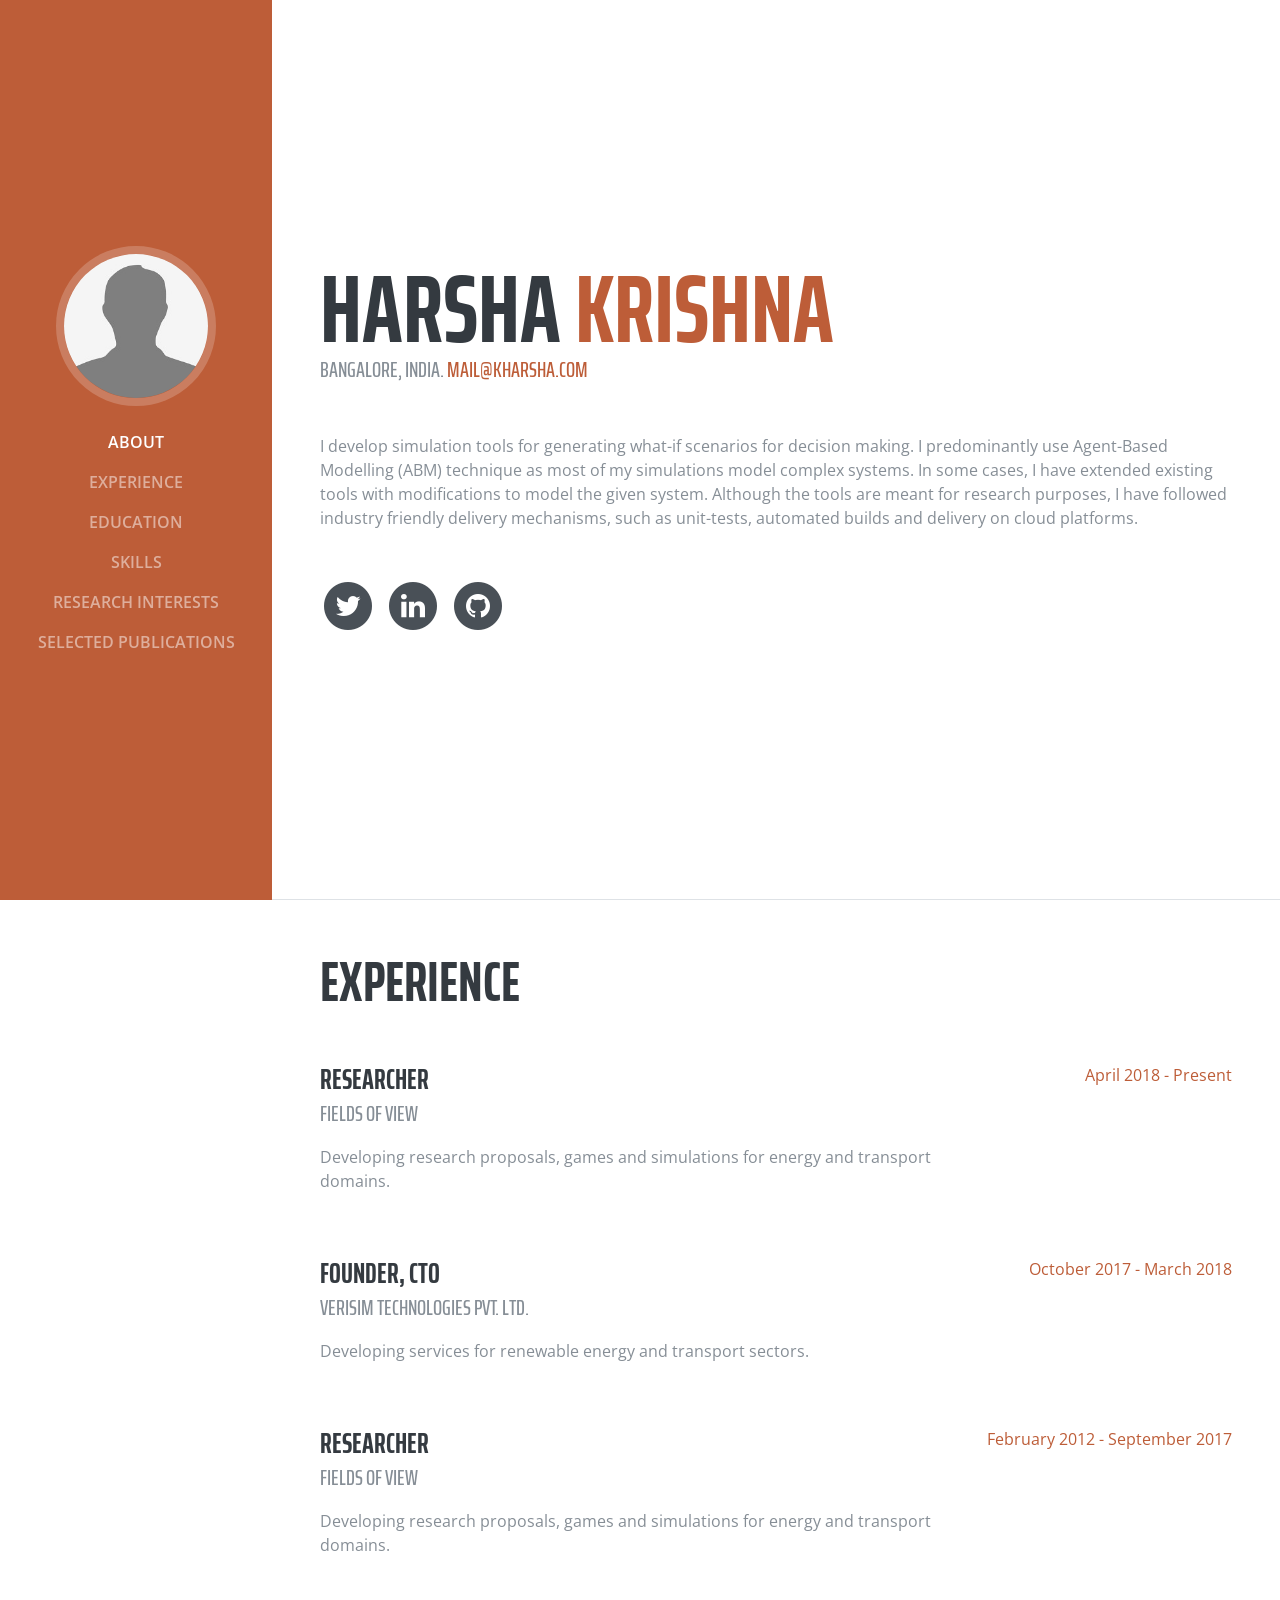
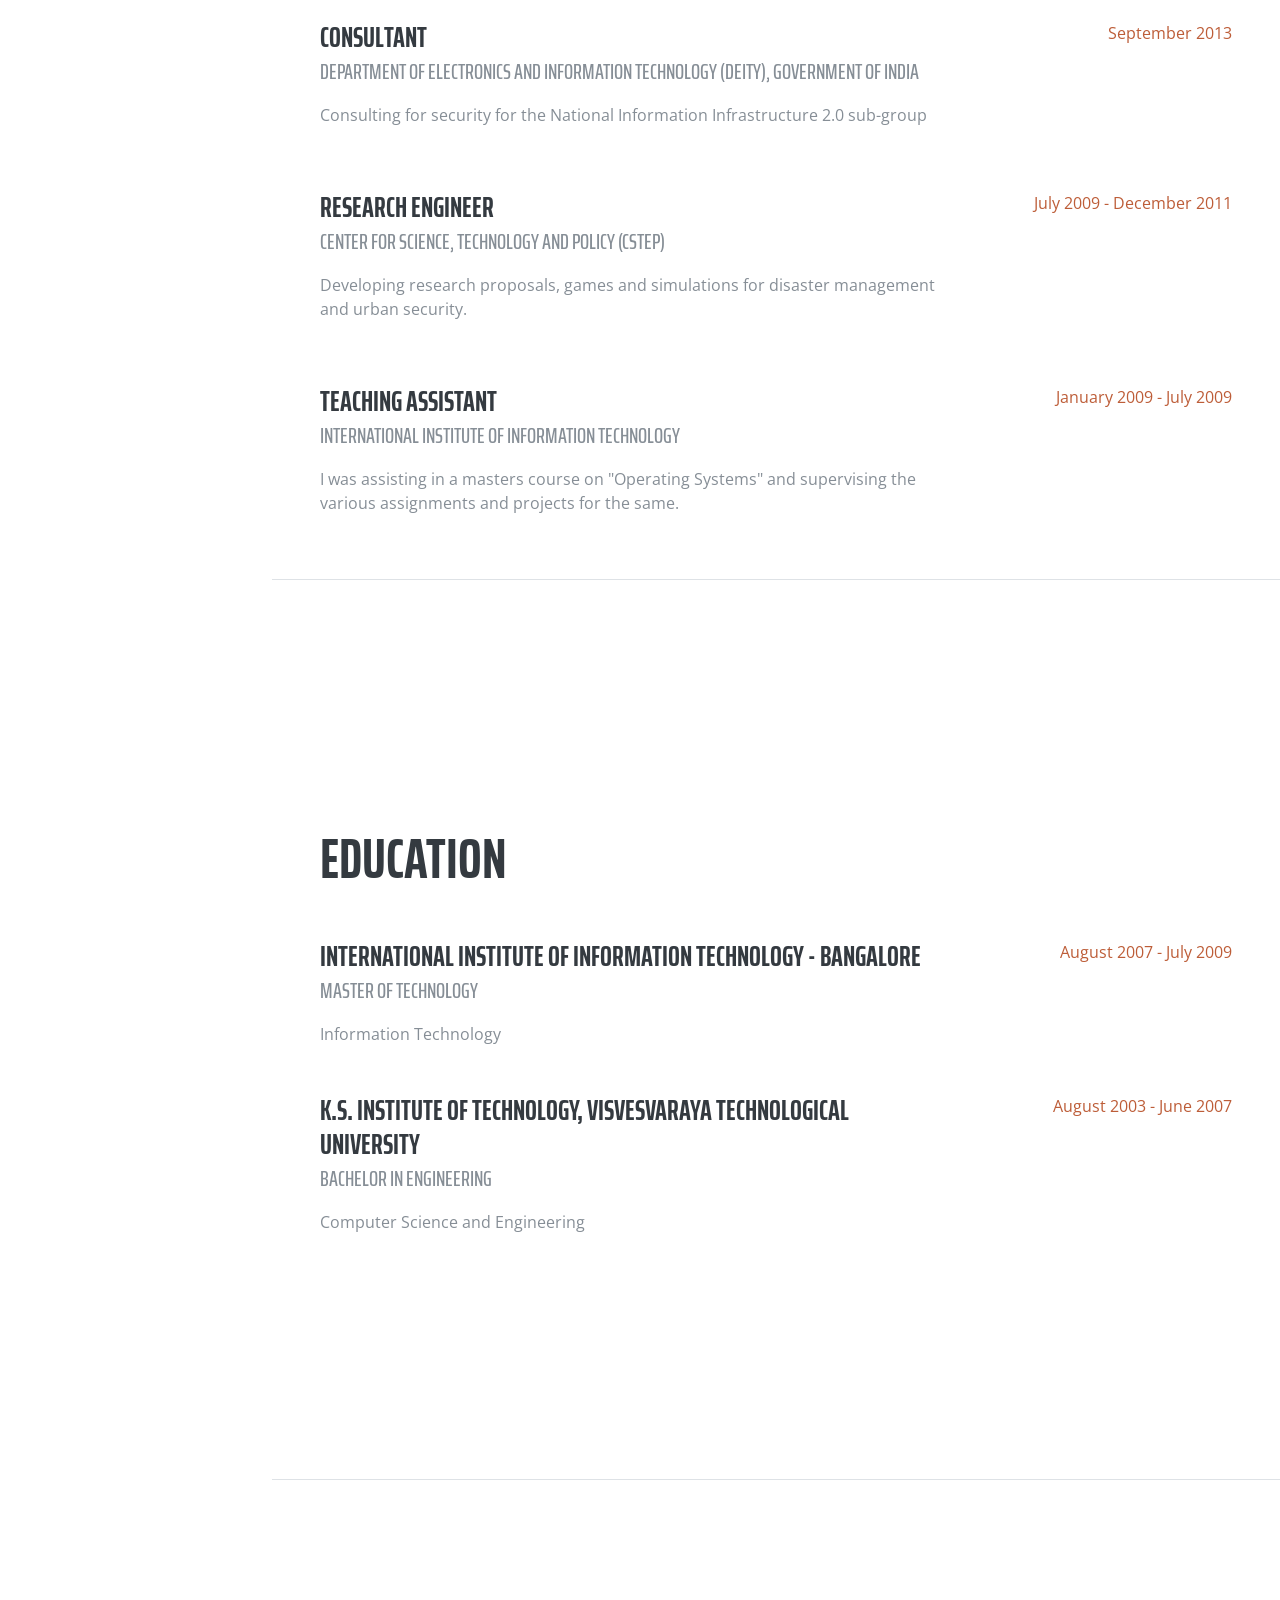
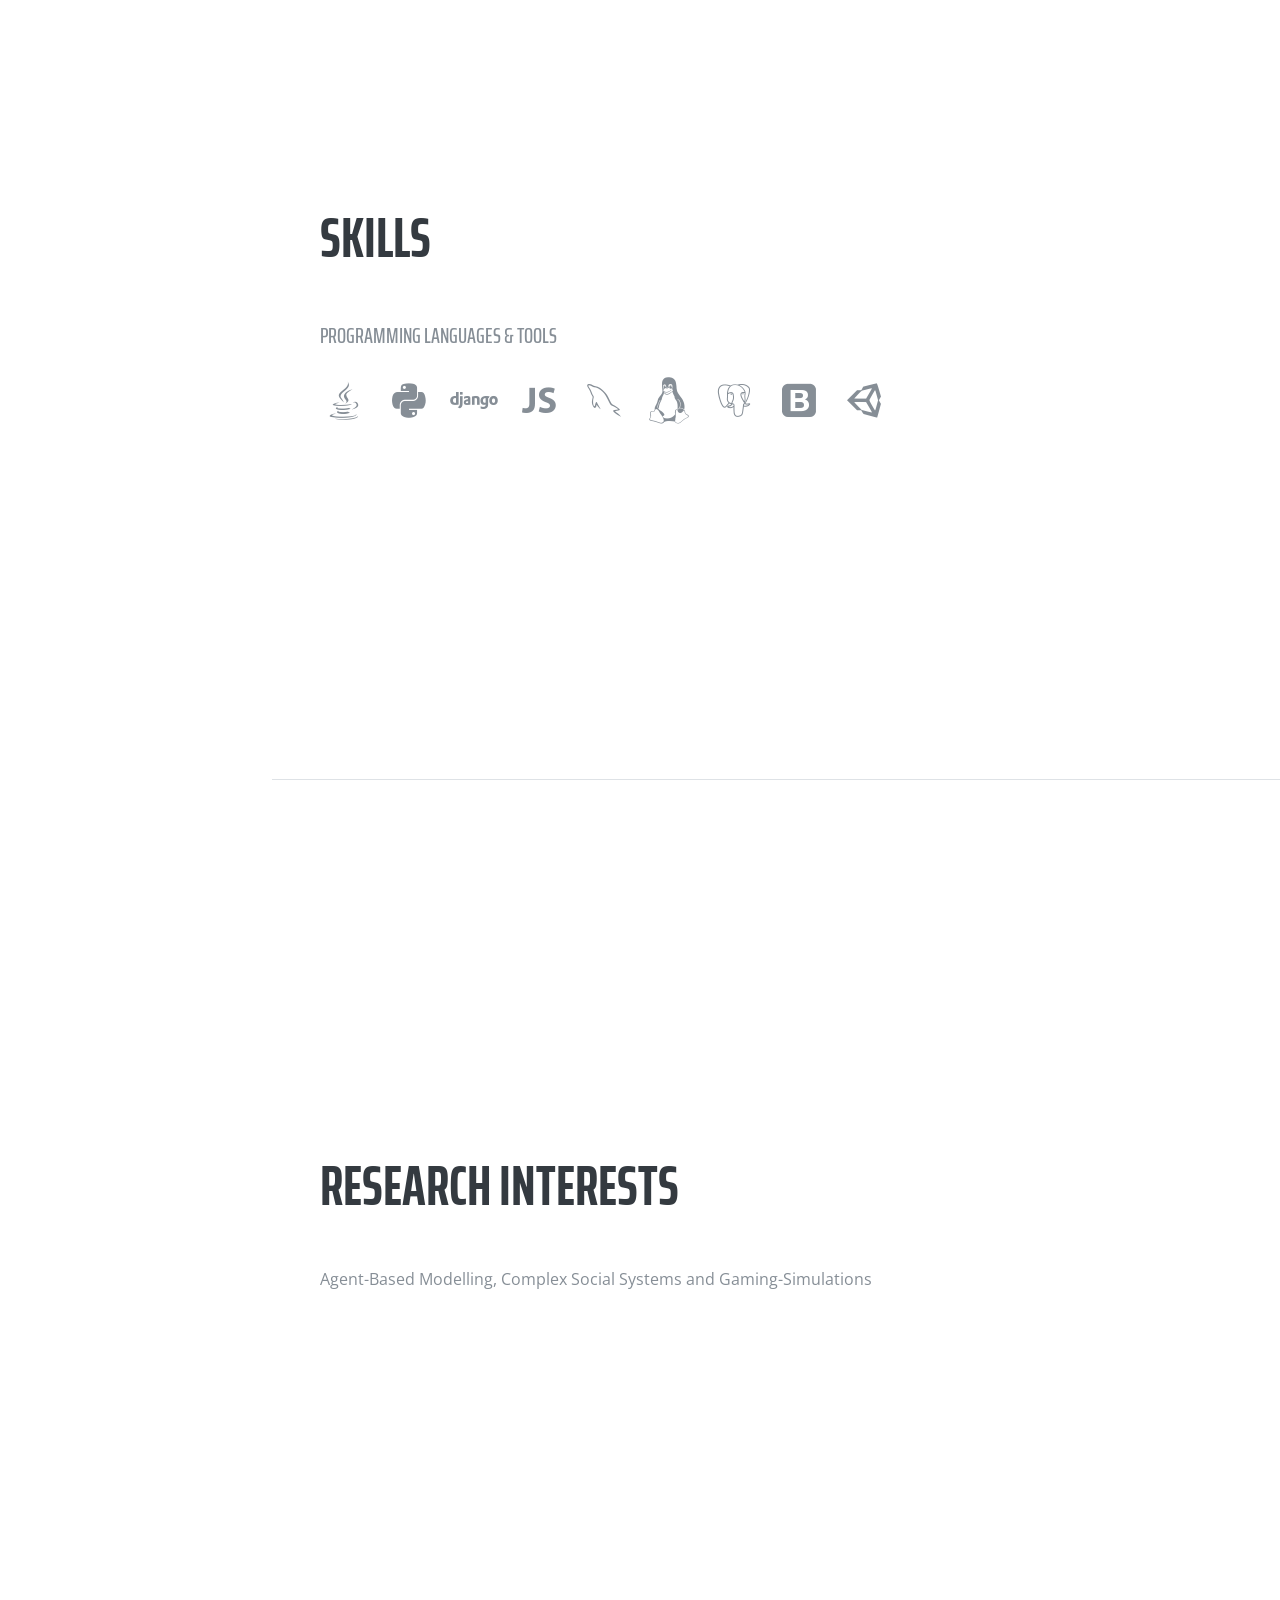
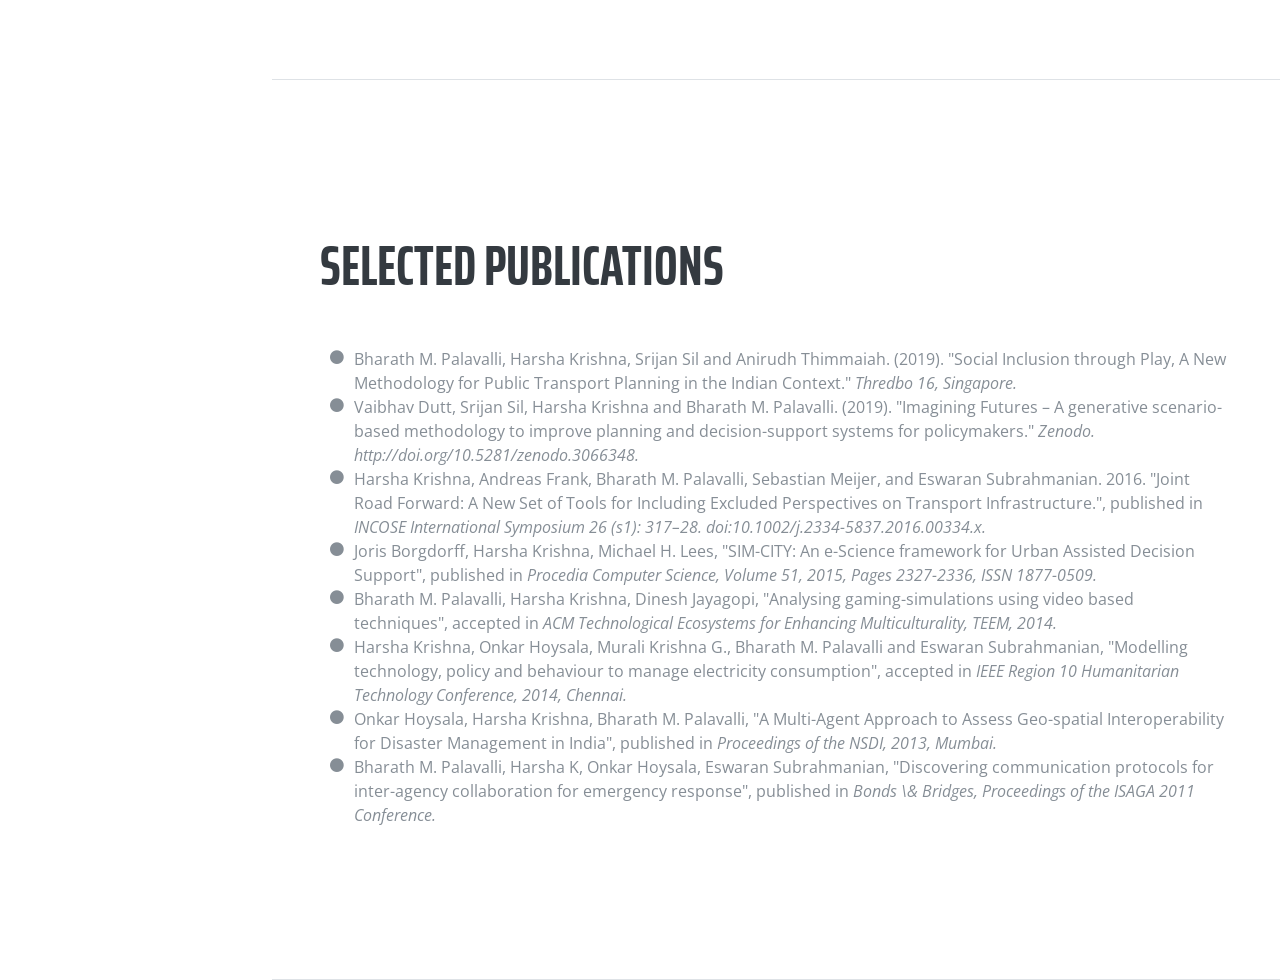
==== index.html @ 8261be5e "Spell fixes" ====
<!DOCTYPE html>
<html lang="en">

<head>
    <meta charset="utf-8">
    <meta name="viewport" content="width=device-width, initial-scale=1, shrink-to-fit=no">
    <meta name="description" content="resume page for Harsha Krishna">
    <meta name="author" content="Harsha Krishna">
    <title>Resume - Harsha Krishna</title>
    <!-- Bootstrap core CSS -->
    <link href="vendor/bootstrap/css/bootstrap.min.css" rel="stylesheet">
    <!-- Custom fonts for this template -->
    <link href="https://fonts.googleapis.com/css?family=Saira+Extra+Condensed:100,200,300,400,500,600,700,800,900" rel="stylesheet">
    <link href="https://fonts.googleapis.com/css?family=Open+Sans:300,300i,400,400i,600,600i,700,700i,800,800i" rel="stylesheet">
    <link href="vendor/font-awesome/css/font-awesome.min.css" rel="stylesheet">
    <link href="vendor/devicons/css/devicons.min.css" rel="stylesheet">
    <link href="vendor/simple-line-icons/css/simple-line-icons.css" rel="stylesheet">
    <!-- Custom styles for this template -->
    <link href="css/resume.min.css" rel="stylesheet">
</head>

<body id="page-top">
    <nav class="navbar navbar-expand-lg navbar-dark bg-primary fixed-top" id="sideNav">
        <a class="navbar-brand js-scroll-trigger" href="#page-top">
            <span class="d-block d-lg-none">Start Bootstrap</span>
            <span class="d-none d-lg-block">
                <img class="img-fluid img-profile rounded-circle mx-auto mb-2" src="img/profile.jpg" alt="">
            </span>
        </a>
        <button class="navbar-toggler" type="button" data-toggle="collapse" data-target="#navbarSupportedContent" aria-controls="navbarSupportedContent" aria-expanded="false" aria-label="Toggle navigation">
            <span class="navbar-toggler-icon"></span>
        </button>
        <div class="collapse navbar-collapse" id="navbarSupportedContent">
            <ul class="navbar-nav">
                <li class="nav-item">
                    <a class="nav-link js-scroll-trigger" href="#about">About</a>
                </li>
                <li class="nav-item">
                    <a class="nav-link js-scroll-trigger" href="#experience">Experience</a>
                </li>
                <li class="nav-item">
                    <a class="nav-link js-scroll-trigger" href="#education">Education</a>
                </li>
                <li class="nav-item">
                    <a class="nav-link js-scroll-trigger" href="#skills">Skills</a>
                </li>
                <li class="nav-item">
                    <a class="nav-link js-scroll-trigger" href="#interests">Research Interests</a>
                </li>
                <li class="nav-item">
                    <a class="nav-link js-scroll-trigger" href="#publications">Selected Publications</a>
                </li>
                <!-- <li class="nav-item">
          <a class="nav-link js-scroll-trigger" href="#awards">Awards</a>
        </li> -->
            </ul>
        </div>
    </nav>
    <div class="container-fluid p-0">
        <section class="resume-section p-3 p-lg-5 d-flex d-column" id="about">
            <div class="my-auto">
                <h1 class="mb-0">Harsha
                    <span class="text-primary">Krishna</span>
                </h1>
                <div class="subheading mb-5">Bangalore, India.
                    <a href="mailto:name@email.com">mail@kharsha.com</a>
                </div>
                <p class="mb-5">I develop simulation tools for generating what-if scenarios for decision making. I predominantly use Agent-Based Modelling (ABM) technique as most of my simulations model complex systems. In some cases, I have extended existing tools with
                    modifications to model the given system. Although the tools are meant for research purposes, I have followed industry friendly delivery mechanisms, such as unit-tests, automated builds and delivery on cloud platforms.</p>
                <ul class="list-inline list-social-icons mb-0">
                    <li class="list-inline-item">
                        <a href="https://twitter.com/harsha5550">
                            <span class="fa-stack fa-lg">
                                <i class="fa fa-circle fa-stack-2x"></i>
                                <i class="fa fa-twitter fa-stack-1x fa-inverse"></i>
                            </span>
                        </a>
                    </li>
                    <li class="list-inline-item">
                        <a href="https://www.linkedin.com/in/bubby/">
                            <span class="fa-stack fa-lg">
                                <i class="fa fa-circle fa-stack-2x"></i>
                                <i class="fa fa-linkedin fa-stack-1x fa-inverse"></i>
                            </span>
                        </a>
                    </li>
                    <li class="list-inline-item">
                        <a href="https://github.com/harsha5500">
                            <span class="fa-stack fa-lg">
                                <i class="fa fa-circle fa-stack-2x"></i>
                                <i class="fa fa-github fa-stack-1x fa-inverse"></i>
                            </span>
                        </a>
                    </li>
                </ul>
            </div>
        </section>
        <section class="resume-section p-3 p-lg-5 d-flex flex-column" id="experience">
            <div class="my-auto">
                <h2 class="mb-5">Experience</h2>
                <div class="resume-item d-flex flex-column flex-md-row mb-5">
                    <div class="resume-content mr-auto">
                        <h3 class="mb-0">Researcher</h3>
                        <div class="subheading mb-3">Fields of View</div>
                        <p>Developing research proposals, games and simulations for energy and transport domains.</p>
                    </div>
                    <div class="resume-date text-md-right">
                        <span class="text-primary">April 2018 - Present</span>
                    </div>
                </div>
                <div class="resume-item d-flex flex-column flex-md-row mb-5">
                    <div class="resume-content mr-auto">
                        <h3 class="mb-0">Founder, CTO</h3>
                        <div class="subheading mb-3">Verisim Technologies Pvt. Ltd.</div>
                        <p>Developing services for renewable energy and transport sectors.</p>
                    </div>
                    <div class="resume-date text-md-right">
                        <span class="text-primary">October 2017 - March 2018</span>
                    </div>
                </div>
                <div class="resume-item d-flex flex-column flex-md-row mb-5">
                    <div class="resume-content mr-auto">
                        <h3 class="mb-0">Researcher</h3>
                        <div class="subheading mb-3">Fields of View</div>
                        <p>Developing research proposals, games and simulations for energy and transport domains.</p>
                    </div>
                    <div class="resume-date text-md-right">
                        <span class="text-primary">February 2012 - September 2017</span>
                    </div>
                </div>
                <div class="resume-item d-flex flex-column flex-md-row mb-5">
                    <div class="resume-content mr-auto">
                        <h3 class="mb-0">Consultant</h3>
                        <div class="subheading mb-3">Department of Electronics and Information Technology (DeITY), Government of India</div>
                        <p>Consulting for security for the National Information Infrastructure 2.0 sub-group</p>
                    </div>
                    <div class="resume-date text-md-right">
                        <span class="text-primary">September 2013</span>
                    </div>
                </div>
                <div class="resume-item d-flex flex-column flex-md-row mb-5">
                    <div class="resume-content mr-auto">
                        <h3 class="mb-0">Research Engineer</h3>
                        <div class="subheading mb-3">Center for Science, Technology and Policy (CSTEP)</div>
                        <p>Developing research proposals, games and simulations for disaster management and urban security.</p>
                    </div>
                    <div class="resume-date text-md-right">
                        <span class="text-primary">July 2009 - December 2011</span>
                    </div>
                </div>
                <div class="resume-item d-flex flex-column flex-md-row">
                    <div class="resume-content mr-auto">
                        <h3 class="mb-0">Teaching Assistant</h3>
                        <div class="subheading mb-3">International Institute of Information Technology</div>
                        <p>I was assisting in a masters course on "Operating Systems" and supervising the various assignments and projects for the same.</p>
                    </div>
                    <div class="resume-date text-md-right">
                        <span class="text-primary">January 2009 - July 2009</span>
                    </div>
                </div>
            </div>
        </section>
        <section class="resume-section p-3 p-lg-5 d-flex flex-column" id="education">
            <div class="my-auto">
                <h2 class="mb-5">Education</h2>
                <div class="resume-item d-flex flex-column flex-md-row mb-5">
                    <div class="resume-content mr-auto">
                        <h3 class="mb-0">International Institute of Information Technology - Bangalore</h3>
                        <div class="subheading mb-3">Master of Technology</div>
                        <div>Information Technology</div>
                        <!-- <p>GPA: 3.23</p> -->
                    </div>
                    <div class="resume-date text-md-right">
                        <span class="text-primary">August 2007 - July 2009</span>
                    </div>
                </div>
                <div class="resume-item d-flex flex-column flex-md-row">
                    <div class="resume-content mr-auto">
                        <h3 class="mb-0">K.S. Institute of Technology, Visvesvaraya Technological University</h3>
                        <div class="subheading mb-3">Bachelor in Engineering</div>
                        <div>Computer Science and Engineering</div>
                        <!-- <p>GPA: 3.56</p> -->
                    </div>
                    <div class="resume-date text-md-right">
                        <span class="text-primary">August 2003 - June 2007</span>
                    </div>
                </div>
            </div>
        </section>
        <section class="resume-section p-3 p-lg-5 d-flex flex-column" id="skills">
            <div class="my-auto">
                <h2 class="mb-5">Skills</h2>
                <div class="subheading mb-3">Programming Languages &amp; Tools</div>
                <ul class="list-inline list-icons">
                    <li class="list-inline-item">
                        <i class="devicons devicons-java"></i>
                    </li>
                    <li class="list-inline-item">
                        <i class="devicons devicons-python"></i>
                    </li>
                    <li class="list-inline-item">
                        <i class="devicons devicons-django"></i>
                    </li>
                    <li class="list-inline-item">
                        <i class="devicons devicons-javascript"></i>
                    </li>
                    <li class="list-inline-item">
                        <i class="devicons devicons-mysql"></i>
                    </li>
                    <li class="list-inline-item">
                        <i class="devicons devicons-linux"></i>
                    </li>
                    <li class="list-inline-item">
                        <i class="devicons devicons-postgresql"></i>
                    </li>
                    <li class="list-inline-item">
                        <i class="devicons devicons-bootstrap"></i>
                    </li>
                    <li class="list-inline-item">
                        <i class="devicons devicons-unity_small"></i>
                    </li>
                </ul>
        </section>
        <section class="resume-section p-3 p-lg-5 d-flex flex-column" id="interests">
            <div class="my-auto">
                <h2 class="mb-5">Research Interests</h2>
                <p>Agent-Based Modelling, Complex Social Systems and Gaming-Simulations</p>
            </div>
        </section>
        <section class="resume-section p-3 p-lg-5 d-flex flex-column" id="publications">
            <div class="my-auto">
                <h2 class="mb-5">Selected Publications</h2>
                <ul class="fa-ul mb-0">
                    <li>
                        <i class="fa-li fa fa-circle"></i> Bharath M. Palavalli, Harsha Krishna, Srijan Sil and  Anirudh Thimmaiah. (2019). "Social Inclusion through Play, A New Methodology for Public Transport Planning in the Indian Context."<i> Thredbo 16, Singapore.</i>
                    </li>
                    <li>
                        <i class="fa-li fa fa-circle"></i> Vaibhav Dutt, Srijan Sil, Harsha Krishna and Bharath M. Palavalli. (2019). "Imagining Futures – A generative scenario-based methodology to improve planning and decision-support systems for policymakers."<i> Zenodo. http://doi.org/10.5281/zenodo.3066348.</i>
                    </li>
                    <li>
                        <i class="fa-li fa fa-circle"></i> Harsha Krishna, Andreas Frank, Bharath M. Palavalli, Sebastian Meijer, and Eswaran Subrahmanian. 2016. "Joint Road Forward: A New Set of Tools for Including Excluded Perspectives on Transport
                        Infrastructure.", published in <i>INCOSE International Symposium 26 (s1): 317–28. doi:10.1002/j.2334-5837.2016.00334.x.</i>
                    </li>
                    <li>
                        <i class="fa-li fa fa-circle"></i> Joris Borgdorff, Harsha Krishna, Michael H. Lees, "SIM-CITY: An e-Science framework for Urban Assisted Decision Support", published in <i>Procedia Computer Science, Volume 51, 2015, Pages 2327-2336, ISSN 1877-0509.</i>
                    </li>
                    <li>
                        <i class="fa-li fa fa-circle"></i> Bharath M. Palavalli, Harsha Krishna, Dinesh Jayagopi, "Analysing gaming-simulations using video based techniques", accepted in <i>ACM Technological Ecosystems for Enhancing Multiculturality, TEEM, 2014.</i>
                    </li>
                    <li>
                        <i class="fa-li fa fa-circle"></i> Harsha Krishna, Onkar Hoysala, Murali Krishna G., Bharath M. Palavalli and Eswaran Subrahmanian, "Modelling technology, policy and behaviour to manage electricity consumption", accepted in <i>IEEE Region 10 Humanitarian Technology Conference, 2014, Chennai.</i>
                    </li>
                    <li>
                        <i class="fa-li fa fa-circle"></i> Onkar Hoysala, Harsha Krishna, Bharath M. Palavalli, "A Multi-Agent Approach to Assess Geo-spatial Interoperability for Disaster Management in India", published in <i>Proceedings of the NSDI, 2013, Mumbai.</i>
                    </li>
                    <li>
                        <i class="fa-li fa fa-circle"></i> Bharath M. Palavalli, Harsha K, Onkar Hoysala, Eswaran Subrahmanian, "Discovering communication protocols for inter-agency collaboration for emergency response", published in <i>Bonds \& Bridges, Proceedings of the ISAGA 2011 Conference.</i>
                    </li>
                </ul>
            </div>
        </section>
        <!-- <section class="resume-section p-3 p-lg-5 d-flex flex-column" id="awards">
      <div class="my-auto">
        <h2 class="mb-5">Awards &amp; Certifications</h2>
        <ul class="fa-ul mb-0">
          <li>
            <i class="fa-li fa fa-trophy text-warning"></i> Google Analytics Certified Developer</li>
        </ul>
      </div>
    </section> -->
        </div>
        <!-- Bootstrap core JavaScript -->
        <script src="vendor/jquery/jquery.min.js"></script>
        <script src="vendor/bootstrap/js/bootstrap.bundle.min.js"></script>
        <!-- Plugin JavaScript -->
        <script src="vendor/jquery-easing/jquery.easing.min.js"></script>
        <!-- Custom scripts for this template -->
        <script src="js/resume.min.js"></script>
</body>

</html>
---- vendor/devicons/css/devicons.min.css ----
/*!
 *  Devicons 1.8.0 made by Theodore Vorillas / http://vorillaz.com 
 */
@font-face{font-family:devicons;src:url(../fonts/devicons.eot?xqxft6);src:url(../fonts/devicons.eot?#iefixxqxft6) format("embedded-opentype"),url(../fonts/devicons.woff?xqxft6) format("woff"),url(../fonts/devicons.ttf?xqxft6) format("truetype"),url(../fonts/devicons.svg?xqxft6#devicons) format("svg");font-weight:400;font-style:normal}.devicons{font-family:devicons;speak:none;font-style:normal;font-weight:400;font-variant:normal;text-transform:none;line-height:1;-webkit-font-smoothing:antialiased;-moz-osx-font-smoothing:grayscale}.devicons-git:before{content:"\e602"}.devicons-git_compare:before{content:"\e628"}.devicons-git_branch:before{content:"\e625"}.devicons-git_commit:before{content:"\e629"}.devicons-git_pull_request:before{content:"\e626"}.devicons-git_merge:before{content:"\e627"}.devicons-bitbucket:before{content:"\e603"}.devicons-github_alt:before{content:"\e608"}.devicons-github_badge:before{content:"\e609"}.devicons-github:before{content:"\e60a"}.devicons-github_full:before{content:"\e617"}.devicons-java:before{content:"\e638"}.devicons-ruby:before{content:"\e639"}.devicons-scala:before{content:"\e637"}.devicons-python:before{content:"\e63c"}.devicons-go:before{content:"\e624"}.devicons-ruby_on_rails:before{content:"\e63b"}.devicons-django:before{content:"\e61d"}.devicons-markdown:before{content:"\e63e"}.devicons-php:before{content:"\e63d"}.devicons-mysql:before{content:"\e604"}.devicons-streamline:before{content:"\e605"}.devicons-database:before{content:"\e606"}.devicons-laravel:before{content:"\e63f"}.devicons-javascript:before{content:"\e64e"}.devicons-angular:before{content:"\e653"}.devicons-backbone:before{content:"\e652"}.devicons-coffeescript:before{content:"\e651"}.devicons-jquery:before{content:"\e650"}.devicons-modernizr:before{content:"\e620"}.devicons-jquery_ui:before{content:"\e654"}.devicons-ember:before{content:"\e61b"}.devicons-dojo:before{content:"\e61c"}.devicons-nodejs:before{content:"\e619"}.devicons-nodejs_small:before{content:"\e618"}.devicons-javascript_shield:before{content:"\e64f"}.devicons-bootstrap:before{content:"\e647"}.devicons-sass:before{content:"\e64b"}.devicons-css3_full:before{content:"\e64a"}.devicons-css3:before{content:"\e649"}.devicons-html5:before{content:"\e636"}.devicons-html5_multimedia:before{content:"\e632"}.devicons-html5_device_access:before{content:"\e633"}.devicons-html5_3d_effects:before{content:"\e635"}.devicons-html5_connectivity:before{content:"\e634"}.devicons-ghost_small:before{content:"\e614"}.devicons-ghost:before{content:"\e61f"}.devicons-magento:before{content:"\e640"}.devicons-joomla:before{content:"\e641"}.devicons-jekyll_small:before{content:"\e60d"}.devicons-drupal:before{content:"\e642"}.devicons-wordpress:before{content:"\e60b"}.devicons-grunt:before{content:"\e64c"}.devicons-bower:before{content:"\e64d"}.devicons-npm:before{content:"\e61e"}.devicons-yahoo_small:before{content:"\e62b"}.devicons-yahoo:before{content:"\e615"}.devicons-bing_small:before{content:"\e600"}.devicons-windows:before{content:"\e60f"}.devicons-linux:before{content:"\e612"}.devicons-ubuntu:before{content:"\e63a"}.devicons-android:before{content:"\e60e"}.devicons-apple:before{content:"\e611"}.devicons-appstore:before{content:"\e613"}.devicons-phonegap:before{content:"\e630"}.devicons-blackberry:before{content:"\e623"}.devicons-stackoverflow:before{content:"\e610"}.devicons-techcrunch:before{content:"\e62c"}.devicons-codrops:before{content:"\e62f"}.devicons-css_tricks:before{content:"\e601"}.devicons-smashing_magazine:before{content:"\e62d"}.devicons-netmagazine:before{content:"\e62e"}.devicons-codepen:before{content:"\e616"}.devicons-cssdeck:before{content:"\e62a"}.devicons-hackernews:before{content:"\e61a"}.devicons-dropbox:before{content:"\e607"}.devicons-google_drive:before{content:"\e631"}.devicons-visualstudio:before{content:"\e60c"}.devicons-unity_small:before{content:"\e621"}.devicons-raspberry_pi:before{content:"\e622"}.devicons-chrome:before{content:"\e643"}.devicons-ie:before{content:"\e644"}.devicons-firefox:before{content:"\e645"}.devicons-opera:before{content:"\e646"}.devicons-safari:before{content:"\e648"}.devicons-swift:before{content:"\e655"}.devicons-symfony:before{content:"\e656"}.devicons-symfony_badge:before{content:"\e657"}.devicons-less:before{content:"\e658"}.devicons-stylus:before{content:"\e659"}.devicons-trello:before{content:"\e65a"}.devicons-atlassian:before{content:"\e65b"}.devicons-jira:before{content:"\e65c"}.devicons-envato:before{content:"\e65d"}.devicons-snap_svg:before{content:"\e65e"}.devicons-raphael:before{content:"\e65f"}.devicons-google_analytics:before{content:"\e660"}.devicons-compass:before{content:"\e661"}.devicons-onedrive:before{content:"\e662"}.devicons-gulp:before{content:"\e663"}.devicons-atom:before{content:"\e664"}.devicons-cisco:before{content:"\e665"}.devicons-nancy:before{content:"\e666"}.devicons-clojure:before{content:"\e668"}.devicons-clojure_alt:before{content:"\e66a"}.devicons-perl:before{content:"\e669"}.devicons-celluloid:before{content:"\e66b"}.devicons-w3c:before{content:"\e66c"}.devicons-redis:before{content:"\e66d"}.devicons-postgresql:before{content:"\e66e"}.devicons-webplatform:before{content:"\e66f"}.devicons-jenkins:before{content:"\e667"}.devicons-requirejs:before{content:"\e670"}.devicons-opensource:before{content:"\e671"}.devicons-typo3:before{content:"\e672"}.devicons-uikit:before{content:"\e673"}.devicons-doctrine:before{content:"\e674"}.devicons-groovy:before{content:"\e675"}.devicons-nginx:before{content:"\e676"}.devicons-haskell:before{content:"\e677"}.devicons-zend:before{content:"\e678"}.devicons-gnu:before{content:"\e679"}.devicons-yeoman:before{content:"\e67a"}.devicons-heroku:before{content:"\e67b"}.devicons-debian:before{content:"\e67d"}.devicons-travis:before{content:"\e67e"}.devicons-dotnet:before{content:"\e67f"}.devicons-codeigniter:before{content:"\e680"}.devicons-javascript_badge:before{content:"\e681"}.devicons-yii:before{content:"\e682"}.devicons-msql_server:before{content:"\e67c"}.devicons-composer:before{content:"\e683"}.devicons-krakenjs_badge:before{content:"\e684"}.devicons-krakenjs:before{content:"\e685"}.devicons-mozilla:before{content:"\e686"}.devicons-firebase:before{content:"\e687"}.devicons-sizzlejs:before{content:"\e688"}.devicons-creativecommons:before{content:"\e689"}.devicons-creativecommons_badge:before{content:"\e68a"}.devicons-mitlicence:before{content:"\e68b"}.devicons-senchatouch:before{content:"\e68c"}.devicons-bugsense:before{content:"\e68d"}.devicons-extjs:before{content:"\e68e"}.devicons-mootools_badge:before{content:"\e68f"}.devicons-mootools:before{content:"\e690"}.devicons-ruby_rough:before{content:"\e691"}.devicons-komodo:before{content:"\e692"}.devicons-coda:before{content:"\e693"}.devicons-bintray:before{content:"\e694"}.devicons-terminal:before{content:"\e695"}.devicons-code:before{content:"\e696"}.devicons-responsive:before{content:"\e697"}.devicons-dart:before{content:"\e698"}.devicons-aptana:before{content:"\e699"}.devicons-mailchimp:before{content:"\e69a"}.devicons-netbeans:before{content:"\e69b"}.devicons-dreamweaver:before{content:"\e69c"}.devicons-brackets:before{content:"\e69d"}.devicons-eclipse:before{content:"\e69e"}.devicons-cloud9:before{content:"\e69f"}.devicons-scrum:before{content:"\e6a0"}.devicons-prolog:before{content:"\e6a1"}.devicons-terminal_badge:before{content:"\e6a2"}.devicons-code_badge:before{content:"\e6a3"}.devicons-mongodb:before{content:"\e6a4"}.devicons-meteor:before{content:"\e6a5"}.devicons-meteorfull:before{content:"\e6a6"}.devicons-fsharp:before{content:"\e6a7"}.devicons-rust:before{content:"\e6a8"}.devicons-ionic:before{content:"\e6a9"}.devicons-sublime:before{content:"\e6aa"}.devicons-appcelerator:before{content:"\e6ab"}.devicons-asterisk:before{content:"\e6ac"}.devicons-aws:before{content:"\e6ad"}.devicons-digital-ocean:before{content:"\e6ae"}.devicons-dlang:before{content:"\e6af"}.devicons-docker:before{content:"\e6b0"}.devicons-erlang:before{content:"\e6b1"}.devicons-google-cloud-platform:before{content:"\e6b2"}.devicons-grails:before{content:"\e6b3"}.devicons-illustrator:before{content:"\e6b4"}.devicons-intellij:before{content:"\e6b5"}.devicons-materializecss:before{content:"\e6b6"}.devicons-openshift:before{content:"\e6b7"}.devicons-photoshop:before{content:"\e6b8"}.devicons-rackspace:before{content:"\e6b9"}.devicons-react:before{content:"\e6ba"}.devicons-redhat:before{content:"\e6bb"}.devicons-scriptcs:before{content:"\e6bc"}.devicons-sqllite:before{content:"\e6c4"}.devicons-vim:before{content:"\e6c5"}
---- css/resume.min.css ----
/*!
 * Start Bootstrap - Resume v4.0.0-beta.2 (https://startbootstrap.com/template-overviews/resume)
 * Copyright 2013-2017 Start Bootstrap
 * Licensed under MIT (https://github.com/BlackrockDigital/startbootstrap-resume/blob/master/LICENSE)
 */

body {
    font-family: 'Open Sans', serif;
    padding-top: 54px;
    color: #868e96
}

@media (min-width:992px) {
    body {
        padding-top: 0;
        padding-left: 17rem
    }
}

h1,
h2,
h3,
h4,
h5,
h6 {
    font-family: 'Saira Extra Condensed', serif;
    font-weight: 700;
    text-transform: uppercase;
    color: #343a40
}

h1 {
    font-size: 6rem;
    line-height: 5.5rem
}

h2 {
    font-size: 3.5rem
}

.subheading {
    text-transform: uppercase;
    font-weight: 500;
    font-family: 'Saira Extra Condensed', serif;
    font-size: 1.35rem
}

.list-social-icons a {
    color: #495057
}

.list-social-icons a:hover {
    color: #bd5d38
}

.list-social-icons a .fa-lg {
    font-size: 1.75rem
}

.list-icons {
    font-size: 3rem
}

.list-icons .list-inline-item i:hover {
    color: #bd5d38
}

#sideNav .navbar-nav .nav-item .nav-link {
    font-weight: 600;
    text-transform: uppercase
}

@media (min-width:992px) {
    #sideNav {
        text-align: center;
        position: fixed;
        top: 0;
        left: 0;
        display: flex;
        flex-direction: column;
        width: 17rem;
        height: 100vh
    }
    #sideNav .navbar-brand {
        display: flex;
        margin: auto auto 0;
        padding: .5rem
    }
    #sideNav .navbar-brand .img-profile {
        max-width: 10rem;
        max-height: 10rem;
        border: .5rem solid rgba(255, 255, 255, .2)
    }
    #sideNav .navbar-collapse {
        display: flex;
        align-items: flex-start;
        flex-grow: 0;
        width: 100%;
        margin-bottom: auto
    }
    #sideNav .navbar-collapse .navbar-nav {
        flex-direction: column;
        width: 100%
    }
    #sideNav .navbar-collapse .navbar-nav .nav-item {
        display: block
    }
    #sideNav .navbar-collapse .navbar-nav .nav-item .nav-link {
        display: block
    }
}

section.resume-section {
    border-bottom: 1px solid #dee2e6;
    padding-top: 5rem!important;
    padding-bottom: 5rem!important
}

section.resume-section .resume-item .resume-date {
    min-width: none
}

@media (min-width:768px) {
    section.resume-section {
        min-height: 100vh
    }
    section.resume-section .resume-item .resume-date {
        min-width: 18rem
    }
}

@media (min-width:992px) {
    section.resume-section {
        padding-top: 3rem!important;
        padding-bottom: 3rem!important
    }
}

.bg-primary {
    background-color: #bd5d38!important
}

.text-primary {
    color: #bd5d38!important
}

a {
    color: #bd5d38
}

a:active,
a:focus,
a:hover {
    color: #824027
}
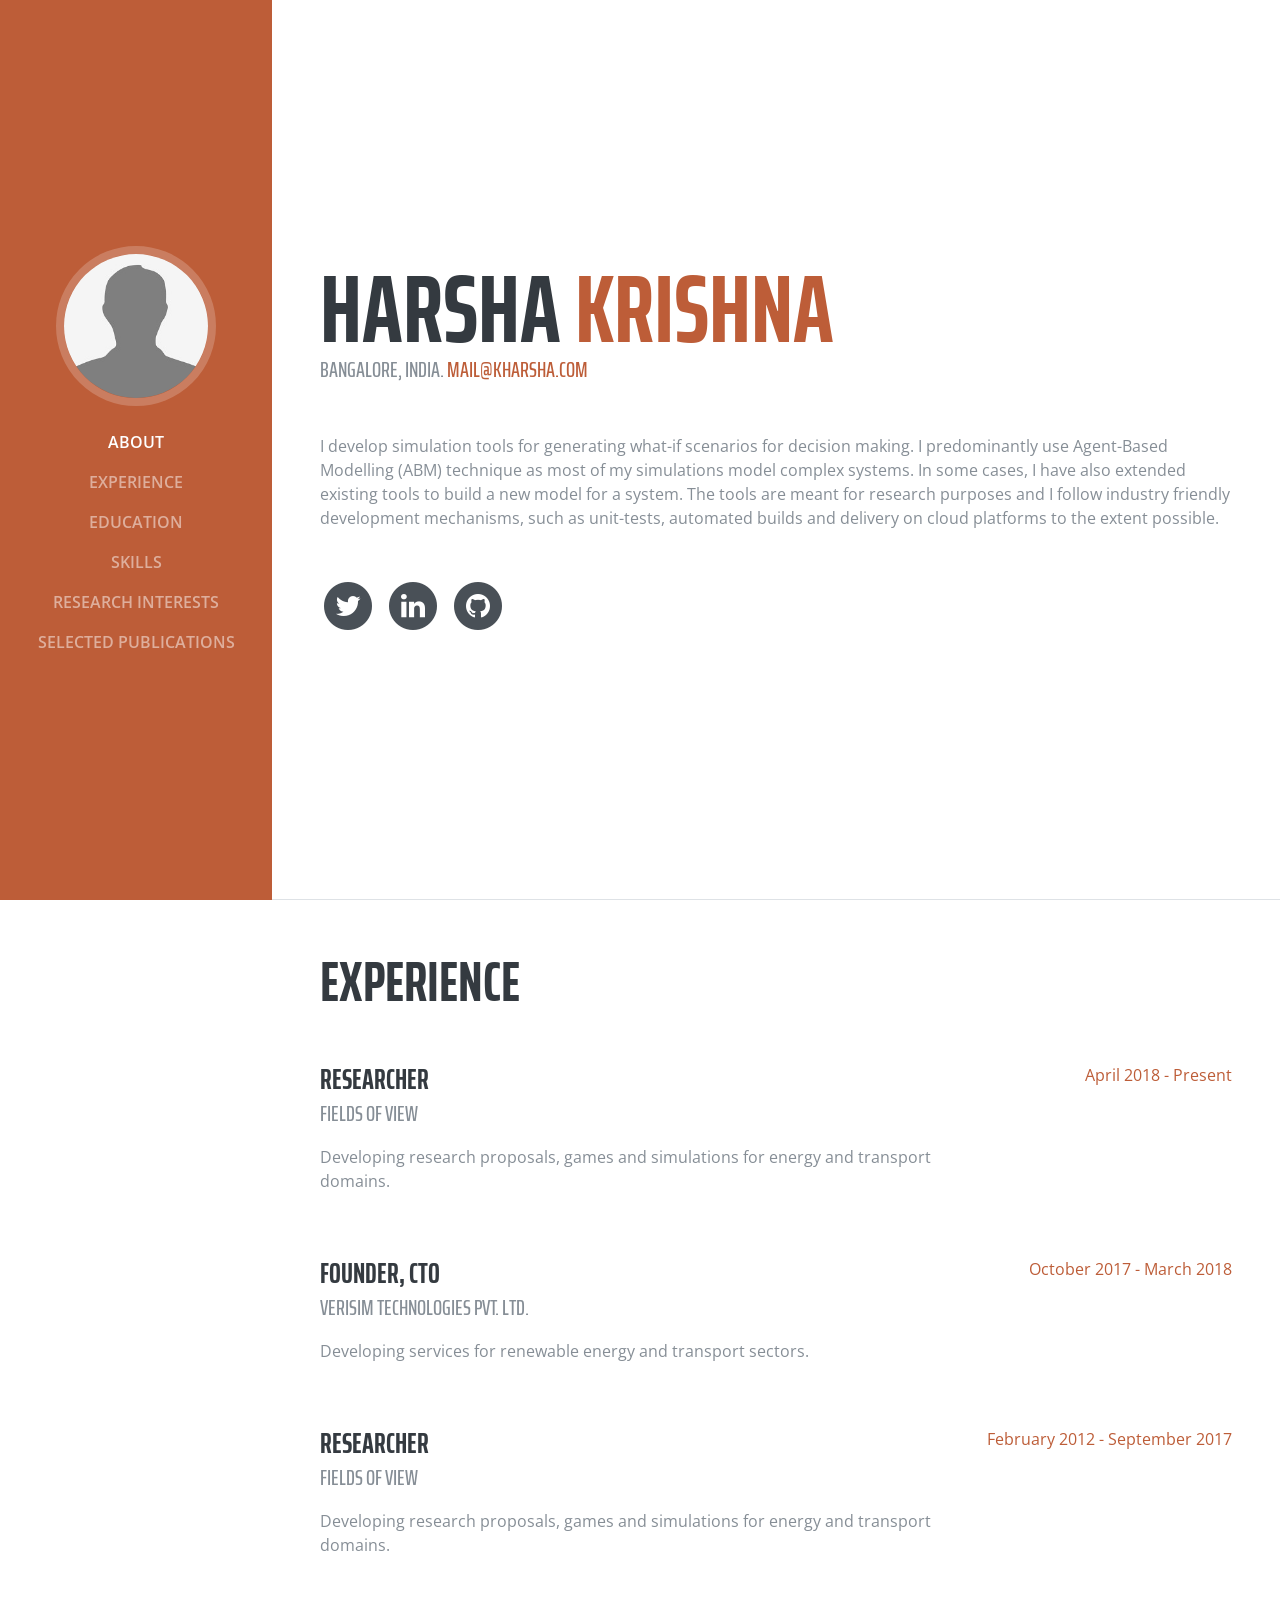
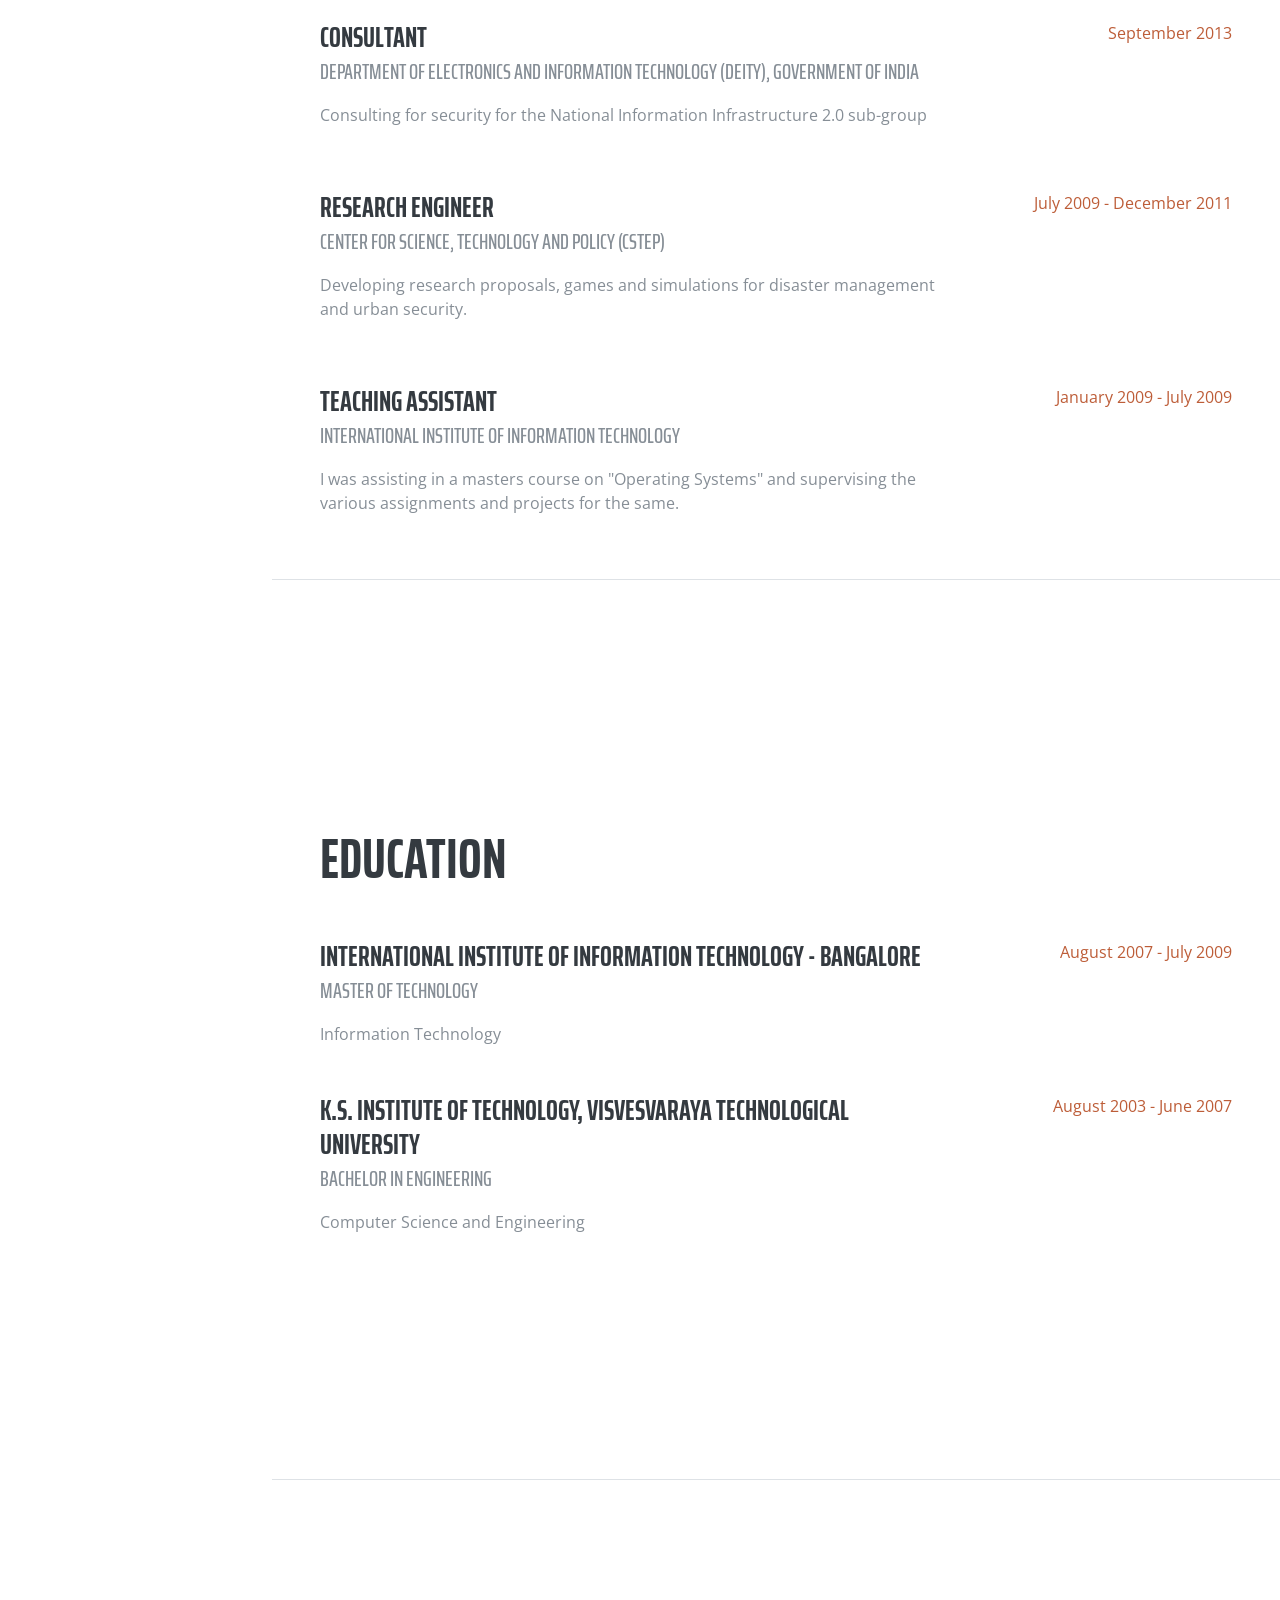
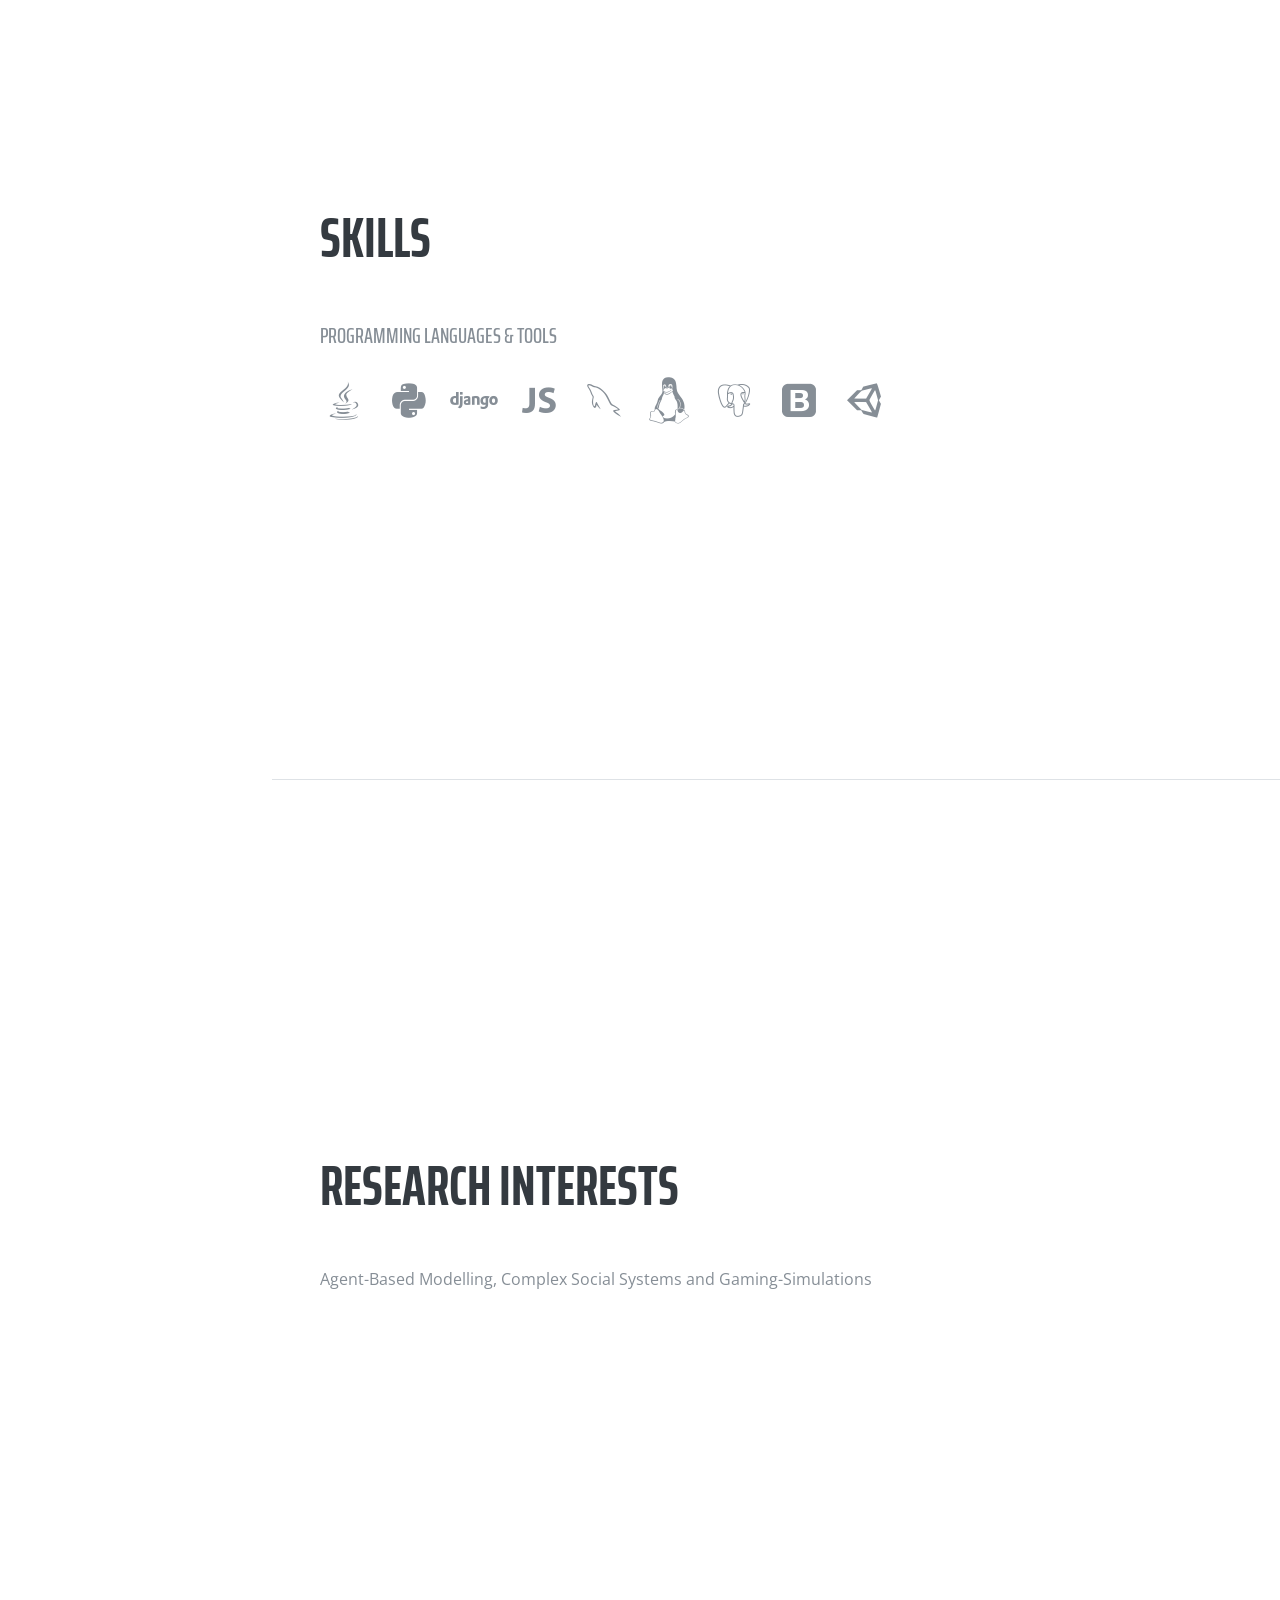
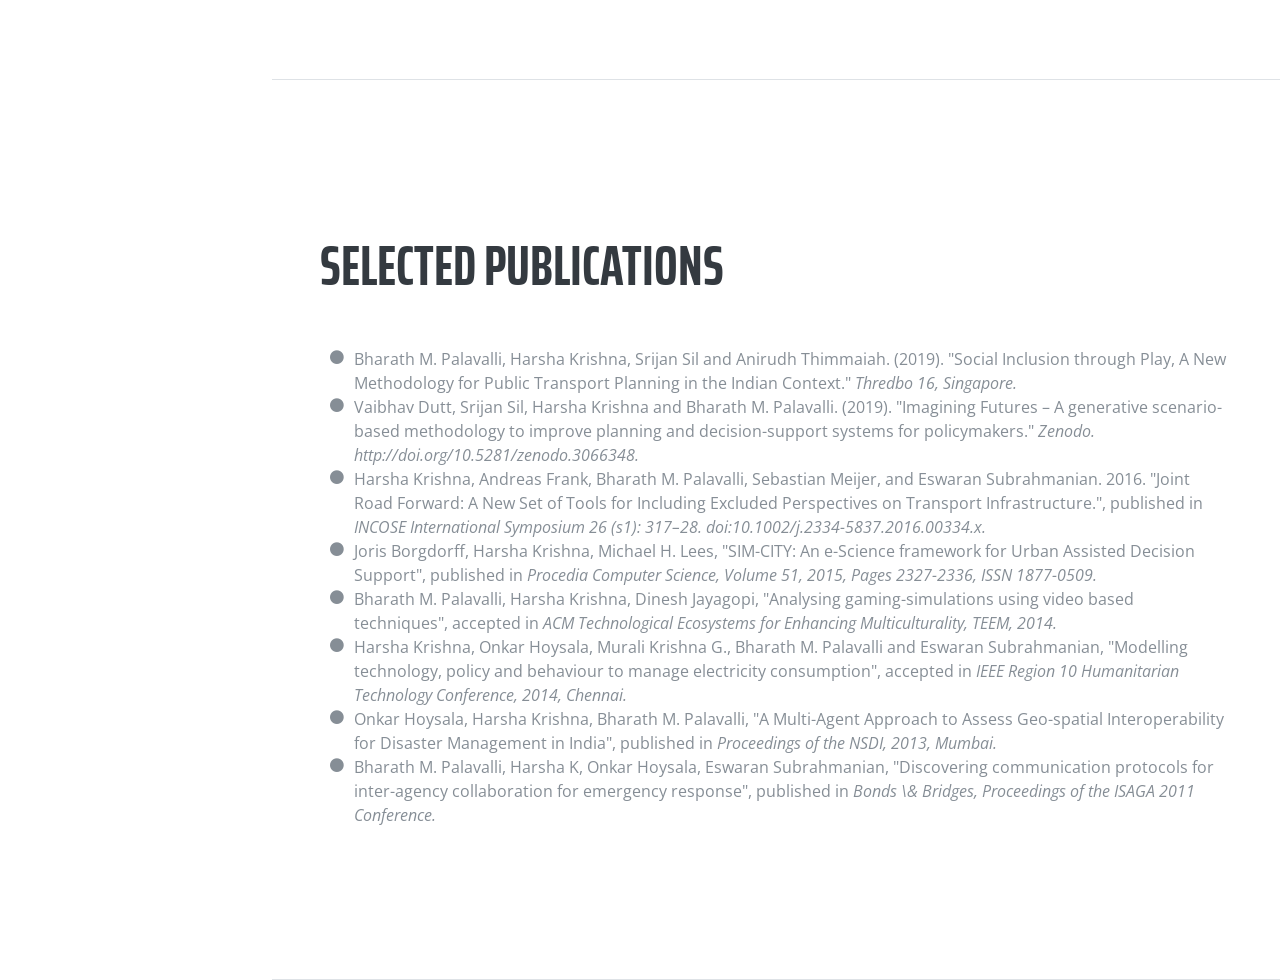
==== commit 97580a97: "Added minor modifications" ====
--- a/index.html
+++ b/index.html
@@ -65,8 +65,7 @@
                 <div class="subheading mb-5">Bangalore, India.
                     <a href="mailto:name@email.com">mail@kharsha.com</a>
                 </div>
-                <p class="mb-5">I develop simulation tools for generating what-if scenarios for decision making. I predominantly use Agent-Based Modelling (ABM) technique as most of my simulations model complex systems. In some cases, I have extended existing tools with
-                    modifications to model the given system. Although the tools are meant for research purposes, I have followed industry friendly delivery mechanisms, such as unit-tests, automated builds and delivery on cloud platforms.</p>
+                <p class="mb-5">I develop simulation tools for generating what-if scenarios for decision making. I predominantly use Agent-Based Modelling (ABM) technique as most of my simulations model complex systems. In some cases, I have also extended existing tools to build a new model for a system. The tools are meant for research purposes and I follow industry friendly development mechanisms, such as unit-tests, automated builds and delivery on cloud platforms to the extent possible.</p>
                 <ul class="list-inline list-social-icons mb-0">
                     <li class="list-inline-item">
                         <a href="https://twitter.com/harsha5550">
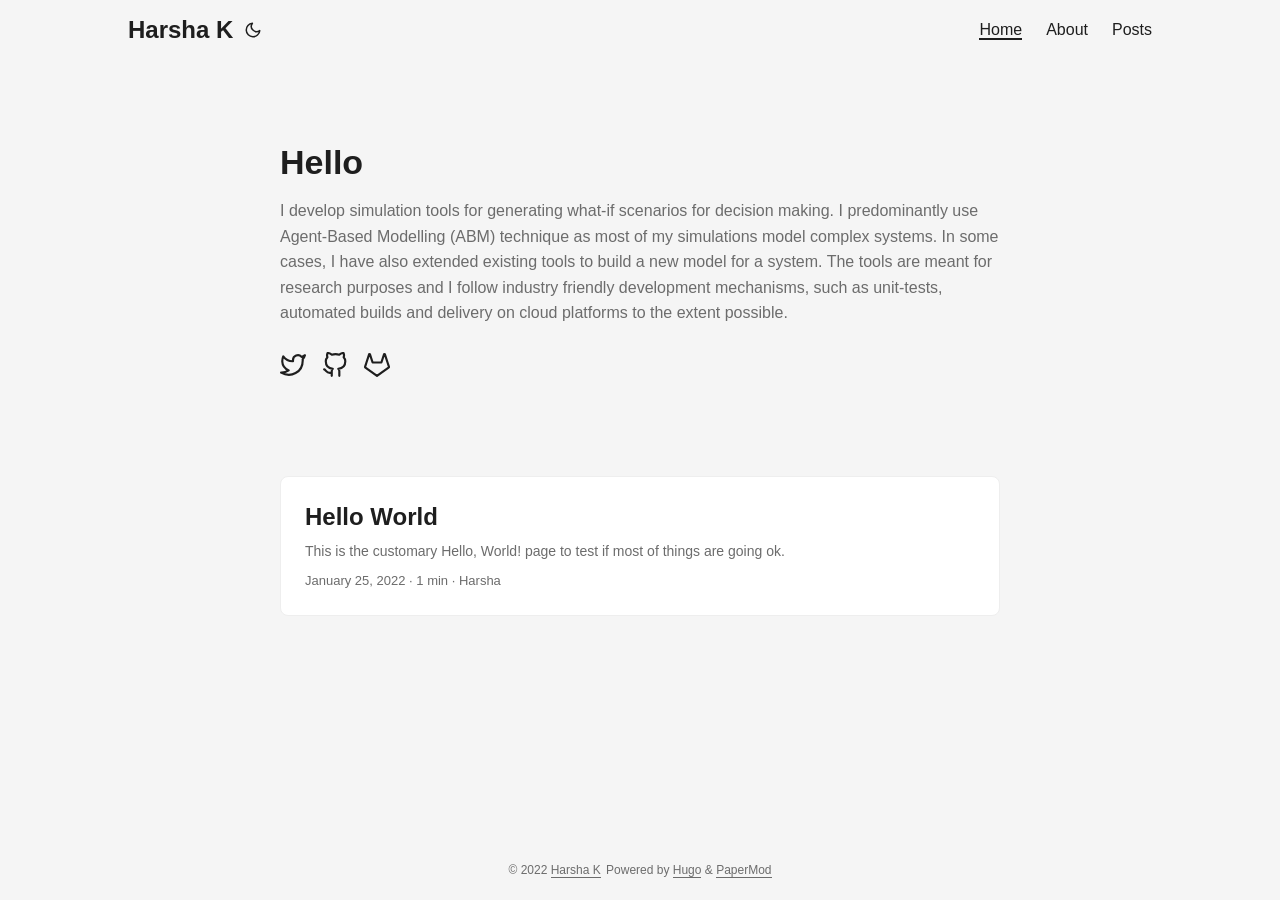
==== commit b90f3d04: "deploy: d086f950fd3a33d451b64eb4d382155ff2dead2f" ====
--- a/index.html
+++ b/index.html
@@ -1,280 +1,109 @@
-<!DOCTYPE html>
-<html lang="en">
-
-<head>
-    <meta charset="utf-8">
-    <meta name="viewport" content="width=device-width, initial-scale=1, shrink-to-fit=no">
-    <meta name="description" content="resume page for Harsha Krishna">
-    <meta name="author" content="Harsha Krishna">
-    <title>Resume - Harsha Krishna</title>
-    <!-- Bootstrap core CSS -->
-    <link href="vendor/bootstrap/css/bootstrap.min.css" rel="stylesheet">
-    <!-- Custom fonts for this template -->
-    <link href="https://fonts.googleapis.com/css?family=Saira+Extra+Condensed:100,200,300,400,500,600,700,800,900" rel="stylesheet">
-    <link href="https://fonts.googleapis.com/css?family=Open+Sans:300,300i,400,400i,600,600i,700,700i,800,800i" rel="stylesheet">
-    <link href="vendor/font-awesome/css/font-awesome.min.css" rel="stylesheet">
-    <link href="vendor/devicons/css/devicons.min.css" rel="stylesheet">
-    <link href="vendor/simple-line-icons/css/simple-line-icons.css" rel="stylesheet">
-    <!-- Custom styles for this template -->
-    <link href="css/resume.min.css" rel="stylesheet">
+<!doctype html><html lang=en dir=auto>
+<head><meta charset=utf-8>
+<meta http-equiv=x-ua-compatible content="IE=edge">
+<meta name=viewport content="width=device-width,initial-scale=1,shrink-to-fit=no">
+<meta name=robots content="index, follow">
+<title>Harsha K</title>
+<meta name=keywords content="Blog,Portfolio,Research">
+<meta name=description content="My Site">
+<meta name=author content="Harsha">
+<link rel=canonical href=https://kharsha.com/>
+<link crossorigin=anonymous href=/assets/css/stylesheet.min.c88963fe2d79462000fd0fb1b3737783c32855d340583e4523343f8735c787f0.css integrity="sha256-yIlj/i15RiAA/Q+xs3N3g8MoVdNAWD5FIzQ/hzXHh/A=" rel="preload stylesheet" as=style>
+<link rel=icon href=https://kharsha.com/static/img/favicon.ico>
+<link rel=icon type=image/png sizes=16x16 href=https://kharsha.com/static/img/favicon16x16.png>
+<link rel=icon type=image/png sizes=32x32 href=https://kharsha.com/static/img/favicon32x32.png>
+<link rel=apple-touch-icon href=https://kharsha.com/static/img/apple_touch_icon.png>
+<link rel=mask-icon href=https://kharsha.com/static/img/apple_touch_icon.png>
+<meta name=theme-color content="#2e2e33">
+<meta name=msapplication-TileColor content="#2e2e33">
+<meta name=generator content="Hugo 0.92.0">
+<link rel=alternate type=application/rss+xml href=https://kharsha.com/index.xml>
+<noscript>
+<style>#theme-toggle,.top-link{display:none}</style>
+<style>@media(prefers-color-scheme:dark){:root{--theme:rgb(29, 30, 32);--entry:rgb(46, 46, 51);--primary:rgb(218, 218, 219);--secondary:rgb(155, 156, 157);--tertiary:rgb(65, 66, 68);--content:rgb(196, 196, 197);--hljs-bg:rgb(46, 46, 51);--code-bg:rgb(55, 56, 62);--border:rgb(51, 51, 51)}.list{background:var(--theme)}.list:not(.dark)::-webkit-scrollbar-track{background:0 0}.list:not(.dark)::-webkit-scrollbar-thumb{border-color:var(--theme)}}</style>
+</noscript><meta property="og:title" content="Harsha K">
+<meta property="og:description" content="My Site">
+<meta property="og:type" content="website">
+<meta property="og:url" content="https://kharsha.com/"><meta property="og:image" content="https://kharsha.com/%3Clink%20or%20path%20of%20image%20for%20opengraph,%20twitter-cards%3E"><meta property="og:site_name" content="Harsha K">
+<meta name=twitter:card content="summary_large_image">
+<meta name=twitter:image content="https://kharsha.com/%3Clink%20or%20path%20of%20image%20for%20opengraph,%20twitter-cards%3E">
+<meta name=twitter:title content="Harsha K">
+<meta name=twitter:description content="My Site">
+<script type=application/ld+json>{"@context":"https://schema.org","@type":"Organization","name":"Harsha K","url":"https://kharsha.com/","description":"My Site","thumbnailUrl":"https://kharsha.com/static/img/favicon.ico","sameAs":["https://twitter.com/harsha5550","https://github.com/harsha5500","https://gitlab.com/harsha5500"]}</script>
 </head>
-
-<body id="page-top">
-    <nav class="navbar navbar-expand-lg navbar-dark bg-primary fixed-top" id="sideNav">
-        <a class="navbar-brand js-scroll-trigger" href="#page-top">
-            <span class="d-block d-lg-none">Start Bootstrap</span>
-            <span class="d-none d-lg-block">
-                <img class="img-fluid img-profile rounded-circle mx-auto mb-2" src="img/profile.jpg" alt="">
-            </span>
-        </a>
-        <button class="navbar-toggler" type="button" data-toggle="collapse" data-target="#navbarSupportedContent" aria-controls="navbarSupportedContent" aria-expanded="false" aria-label="Toggle navigation">
-            <span class="navbar-toggler-icon"></span>
-        </button>
-        <div class="collapse navbar-collapse" id="navbarSupportedContent">
-            <ul class="navbar-nav">
-                <li class="nav-item">
-                    <a class="nav-link js-scroll-trigger" href="#about">About</a>
-                </li>
-                <li class="nav-item">
-                    <a class="nav-link js-scroll-trigger" href="#experience">Experience</a>
-                </li>
-                <li class="nav-item">
-                    <a class="nav-link js-scroll-trigger" href="#education">Education</a>
-                </li>
-                <li class="nav-item">
-                    <a class="nav-link js-scroll-trigger" href="#skills">Skills</a>
-                </li>
-                <li class="nav-item">
-                    <a class="nav-link js-scroll-trigger" href="#interests">Research Interests</a>
-                </li>
-                <li class="nav-item">
-                    <a class="nav-link js-scroll-trigger" href="#publications">Selected Publications</a>
-                </li>
-                <!-- <li class="nav-item">
-          <a class="nav-link js-scroll-trigger" href="#awards">Awards</a>
-        </li> -->
-            </ul>
-        </div>
-    </nav>
-    <div class="container-fluid p-0">
-        <section class="resume-section p-3 p-lg-5 d-flex d-column" id="about">
-            <div class="my-auto">
-                <h1 class="mb-0">Harsha
-                    <span class="text-primary">Krishna</span>
-                </h1>
-                <div class="subheading mb-5">Bangalore, India.
-                    <a href="mailto:name@email.com">mail@kharsha.com</a>
-                </div>
-                <p class="mb-5">I develop simulation tools for generating what-if scenarios for decision making. I predominantly use Agent-Based Modelling (ABM) technique as most of my simulations model complex systems. In some cases, I have also extended existing tools to build a new model for a system. The tools are meant for research purposes and I follow industry friendly development mechanisms, such as unit-tests, automated builds and delivery on cloud platforms to the extent possible.</p>
-                <ul class="list-inline list-social-icons mb-0">
-                    <li class="list-inline-item">
-                        <a href="https://twitter.com/harsha5550">
-                            <span class="fa-stack fa-lg">
-                                <i class="fa fa-circle fa-stack-2x"></i>
-                                <i class="fa fa-twitter fa-stack-1x fa-inverse"></i>
-                            </span>
-                        </a>
-                    </li>
-                    <li class="list-inline-item">
-                        <a href="https://www.linkedin.com/in/bubby/">
-                            <span class="fa-stack fa-lg">
-                                <i class="fa fa-circle fa-stack-2x"></i>
-                                <i class="fa fa-linkedin fa-stack-1x fa-inverse"></i>
-                            </span>
-                        </a>
-                    </li>
-                    <li class="list-inline-item">
-                        <a href="https://github.com/harsha5500">
-                            <span class="fa-stack fa-lg">
-                                <i class="fa fa-circle fa-stack-2x"></i>
-                                <i class="fa fa-github fa-stack-1x fa-inverse"></i>
-                            </span>
-                        </a>
-                    </li>
-                </ul>
-            </div>
-        </section>
-        <section class="resume-section p-3 p-lg-5 d-flex flex-column" id="experience">
-            <div class="my-auto">
-                <h2 class="mb-5">Experience</h2>
-                <div class="resume-item d-flex flex-column flex-md-row mb-5">
-                    <div class="resume-content mr-auto">
-                        <h3 class="mb-0">Researcher</h3>
-                        <div class="subheading mb-3">Fields of View</div>
-                        <p>Developing research proposals, games and simulations for energy and transport domains.</p>
-                    </div>
-                    <div class="resume-date text-md-right">
-                        <span class="text-primary">April 2018 - Present</span>
-                    </div>
-                </div>
-                <div class="resume-item d-flex flex-column flex-md-row mb-5">
-                    <div class="resume-content mr-auto">
-                        <h3 class="mb-0">Founder, CTO</h3>
-                        <div class="subheading mb-3">Verisim Technologies Pvt. Ltd.</div>
-                        <p>Developing services for renewable energy and transport sectors.</p>
-                    </div>
-                    <div class="resume-date text-md-right">
-                        <span class="text-primary">October 2017 - March 2018</span>
-                    </div>
-                </div>
-                <div class="resume-item d-flex flex-column flex-md-row mb-5">
-                    <div class="resume-content mr-auto">
-                        <h3 class="mb-0">Researcher</h3>
-                        <div class="subheading mb-3">Fields of View</div>
-                        <p>Developing research proposals, games and simulations for energy and transport domains.</p>
-                    </div>
-                    <div class="resume-date text-md-right">
-                        <span class="text-primary">February 2012 - September 2017</span>
-                    </div>
-                </div>
-                <div class="resume-item d-flex flex-column flex-md-row mb-5">
-                    <div class="resume-content mr-auto">
-                        <h3 class="mb-0">Consultant</h3>
-                        <div class="subheading mb-3">Department of Electronics and Information Technology (DeITY), Government of India</div>
-                        <p>Consulting for security for the National Information Infrastructure 2.0 sub-group</p>
-                    </div>
-                    <div class="resume-date text-md-right">
-                        <span class="text-primary">September 2013</span>
-                    </div>
-                </div>
-                <div class="resume-item d-flex flex-column flex-md-row mb-5">
-                    <div class="resume-content mr-auto">
-                        <h3 class="mb-0">Research Engineer</h3>
-                        <div class="subheading mb-3">Center for Science, Technology and Policy (CSTEP)</div>
-                        <p>Developing research proposals, games and simulations for disaster management and urban security.</p>
-                    </div>
-                    <div class="resume-date text-md-right">
-                        <span class="text-primary">July 2009 - December 2011</span>
-                    </div>
-                </div>
-                <div class="resume-item d-flex flex-column flex-md-row">
-                    <div class="resume-content mr-auto">
-                        <h3 class="mb-0">Teaching Assistant</h3>
-                        <div class="subheading mb-3">International Institute of Information Technology</div>
-                        <p>I was assisting in a masters course on "Operating Systems" and supervising the various assignments and projects for the same.</p>
-                    </div>
-                    <div class="resume-date text-md-right">
-                        <span class="text-primary">January 2009 - July 2009</span>
-                    </div>
-                </div>
-            </div>
-        </section>
-        <section class="resume-section p-3 p-lg-5 d-flex flex-column" id="education">
-            <div class="my-auto">
-                <h2 class="mb-5">Education</h2>
-                <div class="resume-item d-flex flex-column flex-md-row mb-5">
-                    <div class="resume-content mr-auto">
-                        <h3 class="mb-0">International Institute of Information Technology - Bangalore</h3>
-                        <div class="subheading mb-3">Master of Technology</div>
-                        <div>Information Technology</div>
-                        <!-- <p>GPA: 3.23</p> -->
-                    </div>
-                    <div class="resume-date text-md-right">
-                        <span class="text-primary">August 2007 - July 2009</span>
-                    </div>
-                </div>
-                <div class="resume-item d-flex flex-column flex-md-row">
-                    <div class="resume-content mr-auto">
-                        <h3 class="mb-0">K.S. Institute of Technology, Visvesvaraya Technological University</h3>
-                        <div class="subheading mb-3">Bachelor in Engineering</div>
-                        <div>Computer Science and Engineering</div>
-                        <!-- <p>GPA: 3.56</p> -->
-                    </div>
-                    <div class="resume-date text-md-right">
-                        <span class="text-primary">August 2003 - June 2007</span>
-                    </div>
-                </div>
-            </div>
-        </section>
-        <section class="resume-section p-3 p-lg-5 d-flex flex-column" id="skills">
-            <div class="my-auto">
-                <h2 class="mb-5">Skills</h2>
-                <div class="subheading mb-3">Programming Languages &amp; Tools</div>
-                <ul class="list-inline list-icons">
-                    <li class="list-inline-item">
-                        <i class="devicons devicons-java"></i>
-                    </li>
-                    <li class="list-inline-item">
-                        <i class="devicons devicons-python"></i>
-                    </li>
-                    <li class="list-inline-item">
-                        <i class="devicons devicons-django"></i>
-                    </li>
-                    <li class="list-inline-item">
-                        <i class="devicons devicons-javascript"></i>
-                    </li>
-                    <li class="list-inline-item">
-                        <i class="devicons devicons-mysql"></i>
-                    </li>
-                    <li class="list-inline-item">
-                        <i class="devicons devicons-linux"></i>
-                    </li>
-                    <li class="list-inline-item">
-                        <i class="devicons devicons-postgresql"></i>
-                    </li>
-                    <li class="list-inline-item">
-                        <i class="devicons devicons-bootstrap"></i>
-                    </li>
-                    <li class="list-inline-item">
-                        <i class="devicons devicons-unity_small"></i>
-                    </li>
-                </ul>
-        </section>
-        <section class="resume-section p-3 p-lg-5 d-flex flex-column" id="interests">
-            <div class="my-auto">
-                <h2 class="mb-5">Research Interests</h2>
-                <p>Agent-Based Modelling, Complex Social Systems and Gaming-Simulations</p>
-            </div>
-        </section>
-        <section class="resume-section p-3 p-lg-5 d-flex flex-column" id="publications">
-            <div class="my-auto">
-                <h2 class="mb-5">Selected Publications</h2>
-                <ul class="fa-ul mb-0">
-                    <li>
-                        <i class="fa-li fa fa-circle"></i> Bharath M. Palavalli, Harsha Krishna, Srijan Sil and  Anirudh Thimmaiah. (2019). "Social Inclusion through Play, A New Methodology for Public Transport Planning in the Indian Context."<i> Thredbo 16, Singapore.</i>
-                    </li>
-                    <li>
-                        <i class="fa-li fa fa-circle"></i> Vaibhav Dutt, Srijan Sil, Harsha Krishna and Bharath M. Palavalli. (2019). "Imagining Futures – A generative scenario-based methodology to improve planning and decision-support systems for policymakers."<i> Zenodo. http://doi.org/10.5281/zenodo.3066348.</i>
-                    </li>
-                    <li>
-                        <i class="fa-li fa fa-circle"></i> Harsha Krishna, Andreas Frank, Bharath M. Palavalli, Sebastian Meijer, and Eswaran Subrahmanian. 2016. "Joint Road Forward: A New Set of Tools for Including Excluded Perspectives on Transport
-                        Infrastructure.", published in <i>INCOSE International Symposium 26 (s1): 317–28. doi:10.1002/j.2334-5837.2016.00334.x.</i>
-                    </li>
-                    <li>
-                        <i class="fa-li fa fa-circle"></i> Joris Borgdorff, Harsha Krishna, Michael H. Lees, "SIM-CITY: An e-Science framework for Urban Assisted Decision Support", published in <i>Procedia Computer Science, Volume 51, 2015, Pages 2327-2336, ISSN 1877-0509.</i>
-                    </li>
-                    <li>
-                        <i class="fa-li fa fa-circle"></i> Bharath M. Palavalli, Harsha Krishna, Dinesh Jayagopi, "Analysing gaming-simulations using video based techniques", accepted in <i>ACM Technological Ecosystems for Enhancing Multiculturality, TEEM, 2014.</i>
-                    </li>
-                    <li>
-                        <i class="fa-li fa fa-circle"></i> Harsha Krishna, Onkar Hoysala, Murali Krishna G., Bharath M. Palavalli and Eswaran Subrahmanian, "Modelling technology, policy and behaviour to manage electricity consumption", accepted in <i>IEEE Region 10 Humanitarian Technology Conference, 2014, Chennai.</i>
-                    </li>
-                    <li>
-                        <i class="fa-li fa fa-circle"></i> Onkar Hoysala, Harsha Krishna, Bharath M. Palavalli, "A Multi-Agent Approach to Assess Geo-spatial Interoperability for Disaster Management in India", published in <i>Proceedings of the NSDI, 2013, Mumbai.</i>
-                    </li>
-                    <li>
-                        <i class="fa-li fa fa-circle"></i> Bharath M. Palavalli, Harsha K, Onkar Hoysala, Eswaran Subrahmanian, "Discovering communication protocols for inter-agency collaboration for emergency response", published in <i>Bonds \& Bridges, Proceedings of the ISAGA 2011 Conference.</i>
-                    </li>
-                </ul>
-            </div>
-        </section>
-        <!-- <section class="resume-section p-3 p-lg-5 d-flex flex-column" id="awards">
-      <div class="my-auto">
-        <h2 class="mb-5">Awards &amp; Certifications</h2>
-        <ul class="fa-ul mb-0">
-          <li>
-            <i class="fa-li fa fa-trophy text-warning"></i> Google Analytics Certified Developer</li>
-        </ul>
-      </div>
-    </section> -->
-        </div>
-        <!-- Bootstrap core JavaScript -->
-        <script src="vendor/jquery/jquery.min.js"></script>
-        <script src="vendor/bootstrap/js/bootstrap.bundle.min.js"></script>
-        <!-- Plugin JavaScript -->
-        <script src="vendor/jquery-easing/jquery.easing.min.js"></script>
-        <!-- Custom scripts for this template -->
-        <script src="js/resume.min.js"></script>
+<body class=list id=top>
+<script>localStorage.getItem("pref-theme")==="dark"?document.body.classList.add('dark'):localStorage.getItem("pref-theme")==="light"?document.body.classList.remove('dark'):window.matchMedia('(prefers-color-scheme: dark)').matches&&document.body.classList.add('dark')</script>
+<header class=header>
+<nav class=nav>
+<div class=logo>
+<a href=https://kharsha.com/ accesskey=h title="Harsha K (Alt + H)">Harsha K</a>
+<span class=logo-switches>
+<button id=theme-toggle accesskey=t title="(Alt + T)"><svg id="moon" xmlns="http://www.w3.org/2000/svg" width="24" height="24" viewBox="0 0 24 24" fill="none" stroke="currentcolor" stroke-width="2" stroke-linecap="round" stroke-linejoin="round"><path d="M21 12.79A9 9 0 1111.21 3 7 7 0 0021 12.79z"/></svg><svg id="sun" xmlns="http://www.w3.org/2000/svg" width="24" height="24" viewBox="0 0 24 24" fill="none" stroke="currentcolor" stroke-width="2" stroke-linecap="round" stroke-linejoin="round"><circle cx="12" cy="12" r="5"/><line x1="12" y1="1" x2="12" y2="3"/><line x1="12" y1="21" x2="12" y2="23"/><line x1="4.22" y1="4.22" x2="5.64" y2="5.64"/><line x1="18.36" y1="18.36" x2="19.78" y2="19.78"/><line x1="1" y1="12" x2="3" y2="12"/><line x1="21" y1="12" x2="23" y2="12"/><line x1="4.22" y1="19.78" x2="5.64" y2="18.36"/><line x1="18.36" y1="5.64" x2="19.78" y2="4.22"/></svg>
+</button>
+</span>
+</div>
+<ul id=menu>
+<li>
+<a href=https://kharsha.com/ title=Home>
+<span class=active>Home</span>
+</a>
+</li>
+<li>
+<a href=https://kharsha.com/about/ title=About>
+<span>About</span>
+</a>
+</li>
+<li>
+<a href=https://kharsha.com/posts/ title=Posts>
+<span>Posts</span>
+</a>
+</li>
+</ul>
+</nav>
+</header>
+<main class=main>
+<article class="first-entry home-info">
+<header class=entry-header>
+<h1>Hello</h1>
+</header>
+<section class=entry-content>
+<p>I develop simulation tools for generating what-if scenarios for decision making. I predominantly use Agent-Based Modelling (ABM) technique as most of my simulations model complex systems. In some cases, I have also extended existing tools to build a new model for a system. The tools are meant for research purposes and I follow industry friendly development mechanisms, such as unit-tests, automated builds and delivery on cloud platforms to the extent possible.</p>
+</section>
+<footer class=entry-footer>
+<div class=social-icons>
+<a href=https://twitter.com/harsha5550 target=_blank rel="noopener noreferrer me" title=Twitter><svg xmlns="http://www.w3.org/2000/svg" viewBox="0 0 24 24" fill="none" stroke="currentcolor" stroke-width="2" stroke-linecap="round" stroke-linejoin="round"><path d="M23 3a10.9 10.9.0 01-3.14 1.53 4.48 4.48.0 00-7.86 3v1A10.66 10.66.0 013 4s-4 9 5 13a11.64 11.64.0 01-7 2c9 5 20 0 20-11.5a4.5 4.5.0 00-.08-.83A7.72 7.72.0 0023 3z"/></svg>
+</a>
+<a href=https://github.com/harsha5500 target=_blank rel="noopener noreferrer me" title=Github><svg xmlns="http://www.w3.org/2000/svg" viewBox="0 0 24 24" fill="none" stroke="currentcolor" stroke-width="2" stroke-linecap="round" stroke-linejoin="round"><path d="M9 19c-5 1.5-5-2.5-7-3m14 6v-3.87a3.37 3.37.0 00-.94-2.61c3.14-.35 6.44-1.54 6.44-7A5.44 5.44.0 0020 4.77 5.07 5.07.0 0019.91 1S18.73.65 16 2.48a13.38 13.38.0 00-7 0C6.27.65 5.09 1 5.09 1A5.07 5.07.0 005 4.77 5.44 5.44.0 003.5 8.55c0 5.42 3.3 6.61 6.44 7A3.37 3.37.0 009 18.13V22"/></svg>
+</a>
+<a href=https://gitlab.com/harsha5500 target=_blank rel="noopener noreferrer me" title=Gitlab><svg xmlns="http://www.w3.org/2000/svg" viewBox="0 0 24 24" fill="none" stroke="currentcolor" stroke-width="2" stroke-linecap="round" stroke-linejoin="round"><path d="M22.65 14.39 12 22.13 1.35 14.39a.84.84.0 01-.3-.94l1.22-3.78 2.44-7.51A.42.42.0 014.82 2a.43.43.0 01.58.0.42.42.0 01.11.18l2.44 7.49h8.1l2.44-7.51A.42.42.0 0118.6 2a.43.43.0 01.58.0.42.42.0 01.11.18l2.44 7.51L23 13.45a.84.84.0 01-.35.94z"/></svg>
+</a>
+</div>
+</footer>
+</article>
+<article class=post-entry>
+<header class=entry-header>
+<h2>Hello World
+</h2>
+</header>
+<section class=entry-content>
+<p>This is the customary Hello, World! page to test if most of things are going ok.</p>
+</section>
+<footer class=entry-footer><span title="2022-01-25 21:18:25 +0100 +0100">January 25, 2022</span>&nbsp;·&nbsp;1 min&nbsp;·&nbsp;Harsha</footer>
+<a class=entry-link aria-label="post link to Hello World" href=https://kharsha.com/posts/first/></a>
+</article>
+</main>
+<footer class=footer>
+<span>&copy; 2022 <a href=https://kharsha.com/>Harsha K</a></span>
+<span>
+Powered by
+<a href=https://gohugo.io/ rel="noopener noreferrer" target=_blank>Hugo</a> &
+        <a href=https://git.io/hugopapermod rel=noopener target=_blank>PaperMod</a>
+</span>
+</footer>
+<a href=#top aria-label="go to top" title="Go to Top (Alt + G)" class=top-link id=top-link accesskey=g><svg xmlns="http://www.w3.org/2000/svg" viewBox="0 0 12 6" fill="currentcolor"><path d="M12 6H0l6-6z"/></svg>
+</a>
+<script>let menu=document.getElementById('menu');menu&&(menu.scrollLeft=localStorage.getItem("menu-scroll-position"),menu.onscroll=function(){localStorage.setItem("menu-scroll-position",menu.scrollLeft)}),document.querySelectorAll('a[href^="#"]').forEach(a=>{a.addEventListener("click",function(b){b.preventDefault();var a=this.getAttribute("href").substr(1);window.matchMedia('(prefers-reduced-motion: reduce)').matches?document.querySelector(`[id='${decodeURIComponent(a)}']`).scrollIntoView():document.querySelector(`[id='${decodeURIComponent(a)}']`).scrollIntoView({behavior:"smooth"}),a==="top"?history.replaceState(null,null," "):history.pushState(null,null,`#${a}`)})})</script>
+<script>var mybutton=document.getElementById("top-link");window.onscroll=function(){document.body.scrollTop>800||document.documentElement.scrollTop>800?(mybutton.style.visibility="visible",mybutton.style.opacity="1"):(mybutton.style.visibility="hidden",mybutton.style.opacity="0")}</script>
+<script>document.getElementById("theme-toggle").addEventListener("click",()=>{document.body.className.includes("dark")?(document.body.classList.remove('dark'),localStorage.setItem("pref-theme",'light')):(document.body.classList.add('dark'),localStorage.setItem("pref-theme",'dark'))})</script>
 </body>
-
 </html>
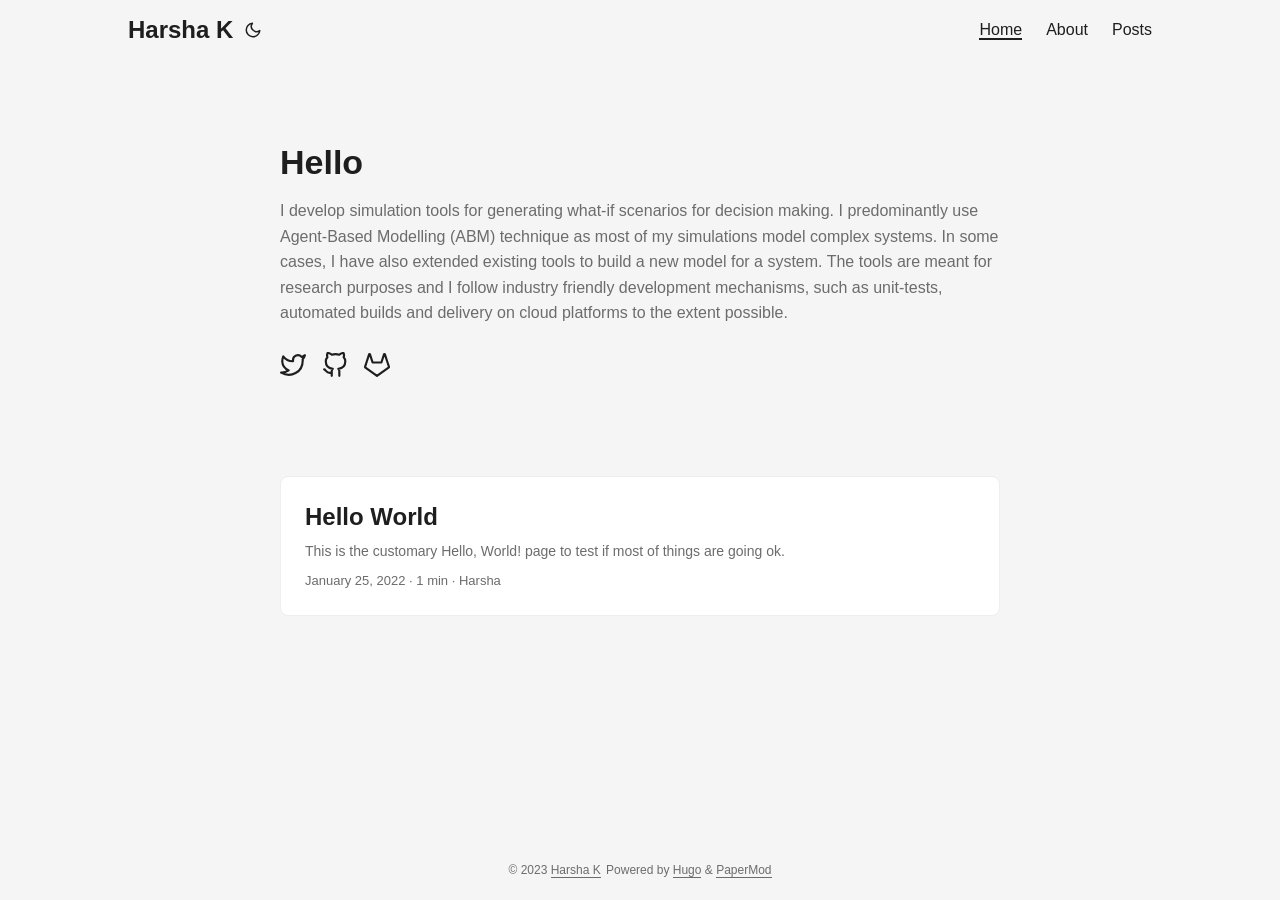
==== commit 417b8cfc: "deploy: a732723f18597db22f88db94434a4cf37878a8b1" ====
--- a/index.html
+++ b/index.html
@@ -1,5 +1,6 @@
 <!doctype html><html lang=en dir=auto>
-<head><meta charset=utf-8>
+<head>
+<meta name=generator content="Hugo 0.92.0"><meta charset=utf-8>
 <meta http-equiv=x-ua-compatible content="IE=edge">
 <meta name=viewport content="width=device-width,initial-scale=1,shrink-to-fit=no">
 <meta name=robots content="index, follow">
@@ -16,7 +17,6 @@
 <link rel=mask-icon href=https://kharsha.com/static/img/apple_touch_icon.png>
 <meta name=theme-color content="#2e2e33">
 <meta name=msapplication-TileColor content="#2e2e33">
-<meta name=generator content="Hugo 0.92.0">
 <link rel=alternate type=application/rss+xml href=https://kharsha.com/index.xml>
 <noscript>
 <style>#theme-toggle,.top-link{display:none}</style>
@@ -29,14 +29,14 @@
 <meta name=twitter:image content="https://kharsha.com/%3Clink%20or%20path%20of%20image%20for%20opengraph,%20twitter-cards%3E">
 <meta name=twitter:title content="Harsha K">
 <meta name=twitter:description content="My Site">
-<script type=application/ld+json>{"@context":"https://schema.org","@type":"Organization","name":"Harsha K","url":"https://kharsha.com/","description":"My Site","thumbnailUrl":"https://kharsha.com/static/img/favicon.ico","sameAs":["https://twitter.com/harsha5550","https://github.com/harsha5500","https://gitlab.com/harsha5500"]}</script>
+<script type=application/ld+json>{"@context":"https://schema.org","@type":"Organization","name":"Harsha K","url":"https://kharsha.com","description":"My Site","thumbnailUrl":"https://kharsha.com/static/img/favicon.ico","sameAs":["https://twitter.com/harsha5550","https://github.com/harsha5500","https://gitlab.com/harsha5500"]}</script>
 </head>
 <body class=list id=top>
 <script>localStorage.getItem("pref-theme")==="dark"?document.body.classList.add('dark'):localStorage.getItem("pref-theme")==="light"?document.body.classList.remove('dark'):window.matchMedia('(prefers-color-scheme: dark)').matches&&document.body.classList.add('dark')</script>
 <header class=header>
 <nav class=nav>
 <div class=logo>
-<a href=https://kharsha.com/ accesskey=h title="Harsha K (Alt + H)">Harsha K</a>
+<a href=https://kharsha.com accesskey=h title="Harsha K (Alt + H)">Harsha K</a>
 <span class=logo-switches>
 <button id=theme-toggle accesskey=t title="(Alt + T)"><svg id="moon" xmlns="http://www.w3.org/2000/svg" width="24" height="24" viewBox="0 0 24 24" fill="none" stroke="currentcolor" stroke-width="2" stroke-linecap="round" stroke-linejoin="round"><path d="M21 12.79A9 9 0 1111.21 3 7 7 0 0021 12.79z"/></svg><svg id="sun" xmlns="http://www.w3.org/2000/svg" width="24" height="24" viewBox="0 0 24 24" fill="none" stroke="currentcolor" stroke-width="2" stroke-linecap="round" stroke-linejoin="round"><circle cx="12" cy="12" r="5"/><line x1="12" y1="1" x2="12" y2="3"/><line x1="12" y1="21" x2="12" y2="23"/><line x1="4.22" y1="4.22" x2="5.64" y2="5.64"/><line x1="18.36" y1="18.36" x2="19.78" y2="19.78"/><line x1="1" y1="12" x2="3" y2="12"/><line x1="21" y1="12" x2="23" y2="12"/><line x1="4.22" y1="19.78" x2="5.64" y2="18.36"/><line x1="18.36" y1="5.64" x2="19.78" y2="4.22"/></svg>
 </button>
@@ -93,7 +93,7 @@
 </article>
 </main>
 <footer class=footer>
-<span>&copy; 2022 <a href=https://kharsha.com/>Harsha K</a></span>
+<span>&copy; 2023 <a href=https://kharsha.com>Harsha K</a></span>
 <span>
 Powered by
 <a href=https://gohugo.io/ rel="noopener noreferrer" target=_blank>Hugo</a> &
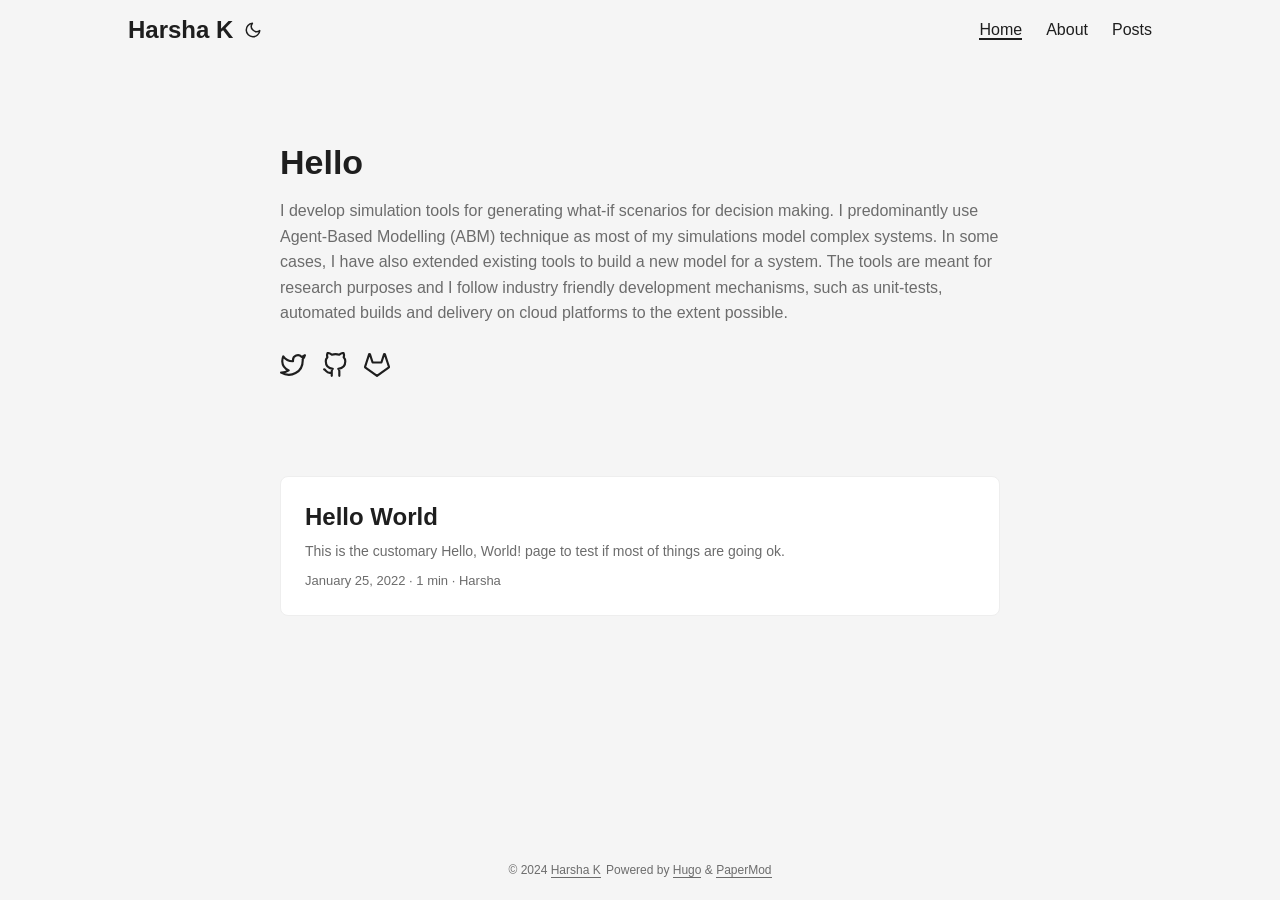
==== commit e9b5ce48: "deploy: d8a1f66e8577507500486c9d3880bd272fb82426" ====
--- a/index.html
+++ b/index.html
@@ -93,7 +93,7 @@
 </article>
 </main>
 <footer class=footer>
-<span>&copy; 2023 <a href=https://kharsha.com>Harsha K</a></span>
+<span>&copy; 2024 <a href=https://kharsha.com>Harsha K</a></span>
 <span>
 Powered by
 <a href=https://gohugo.io/ rel="noopener noreferrer" target=_blank>Hugo</a> &
